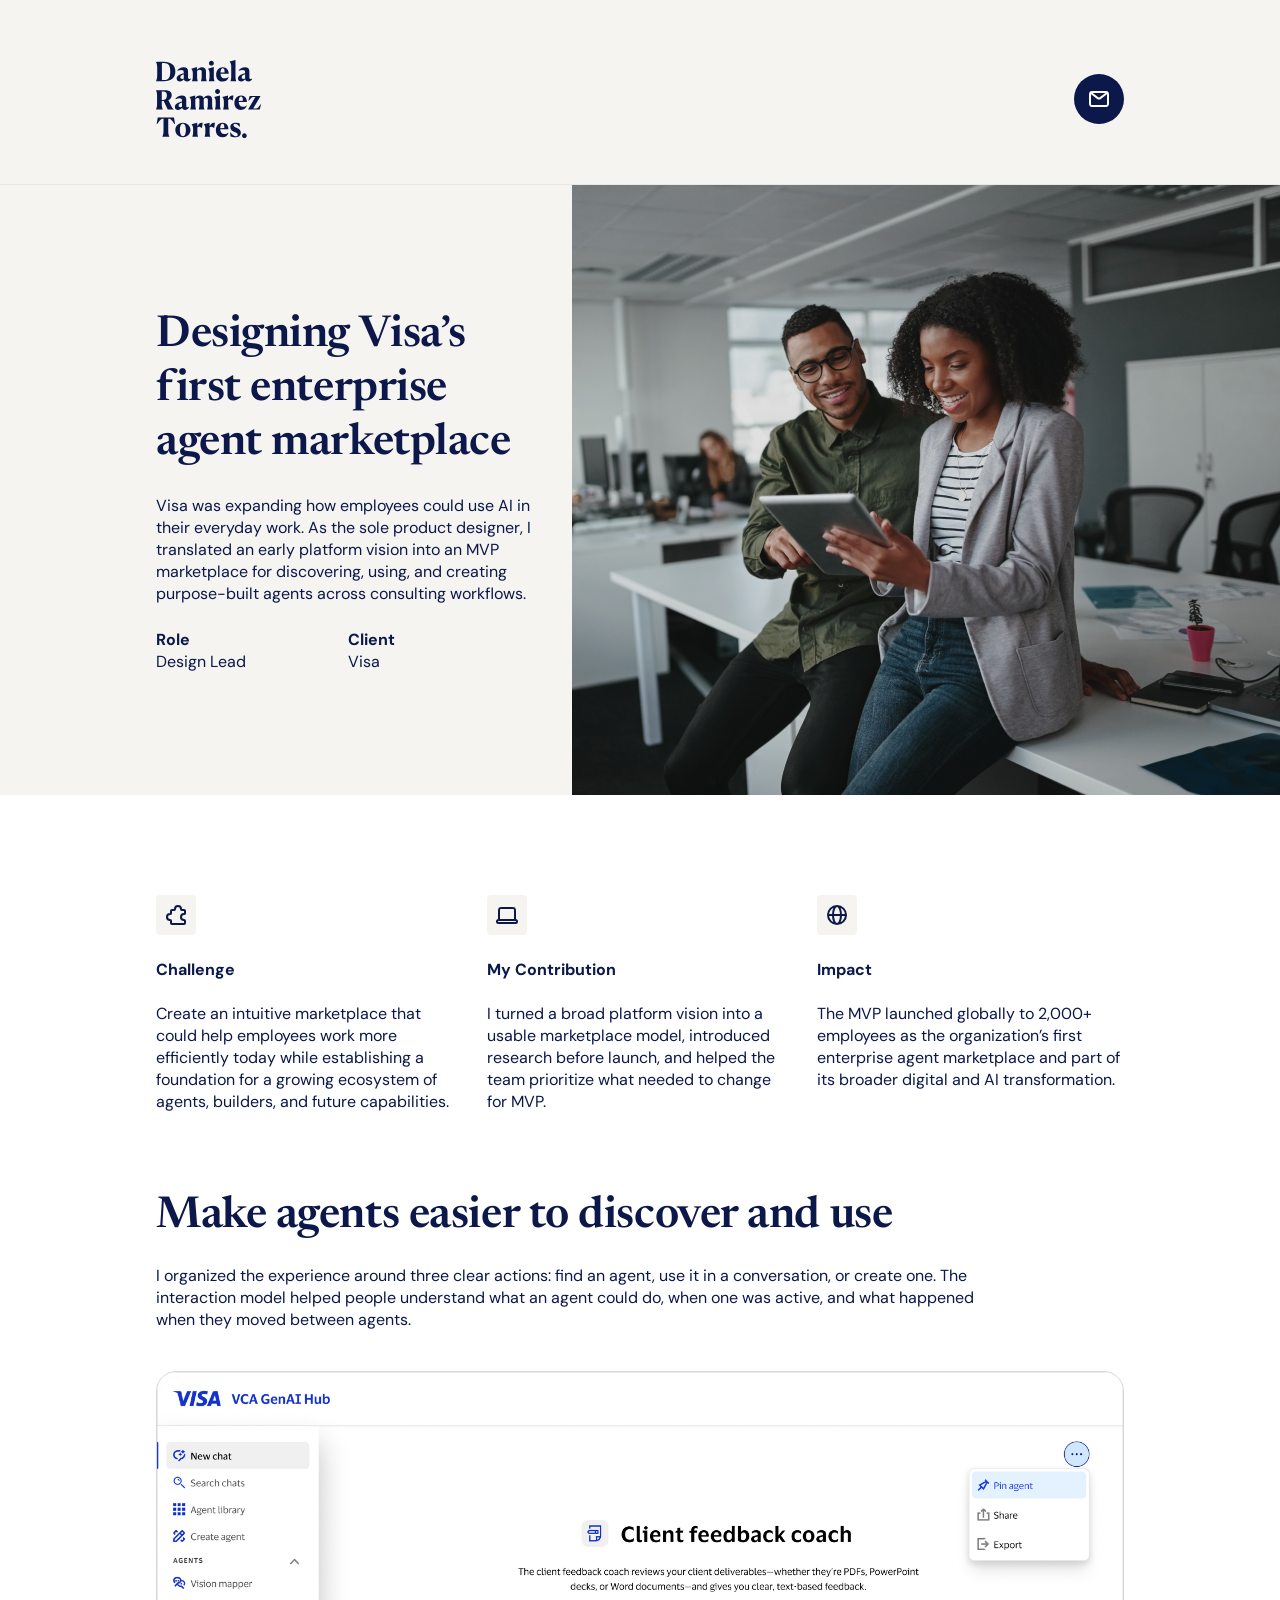
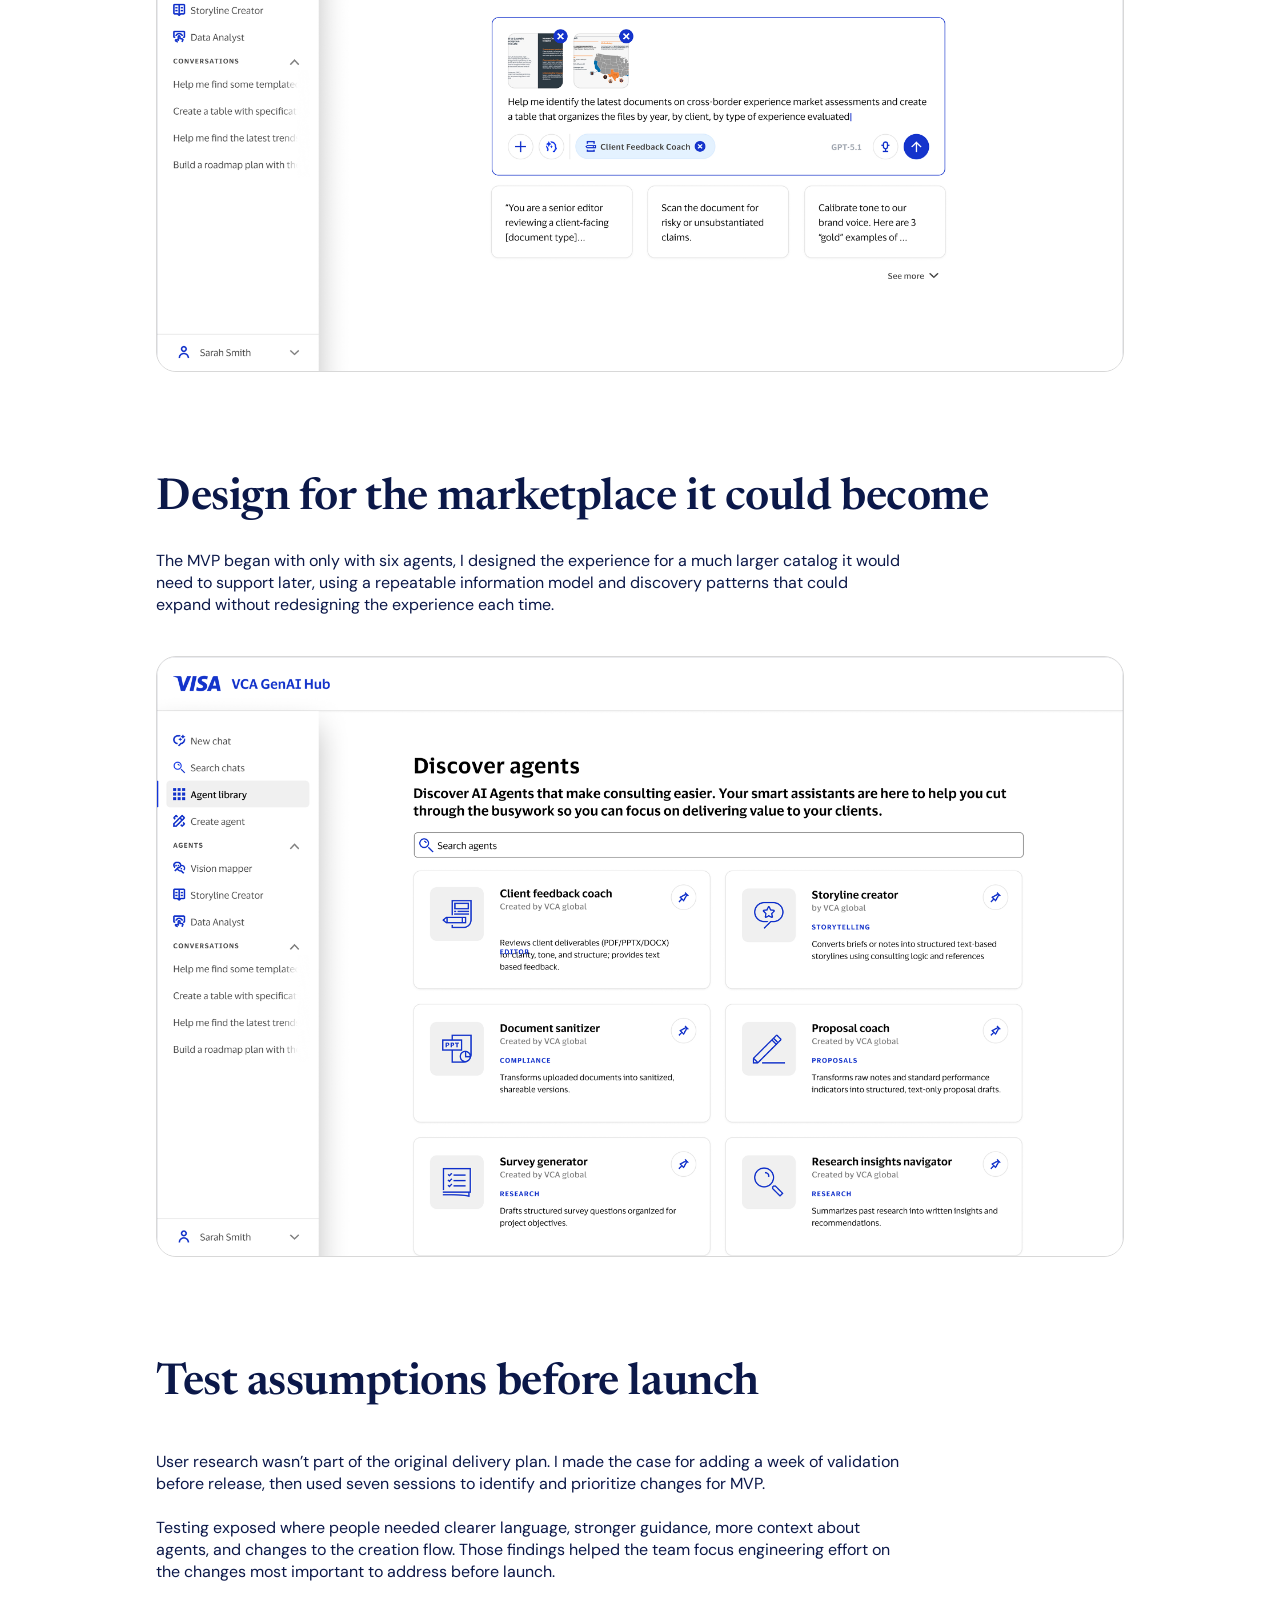
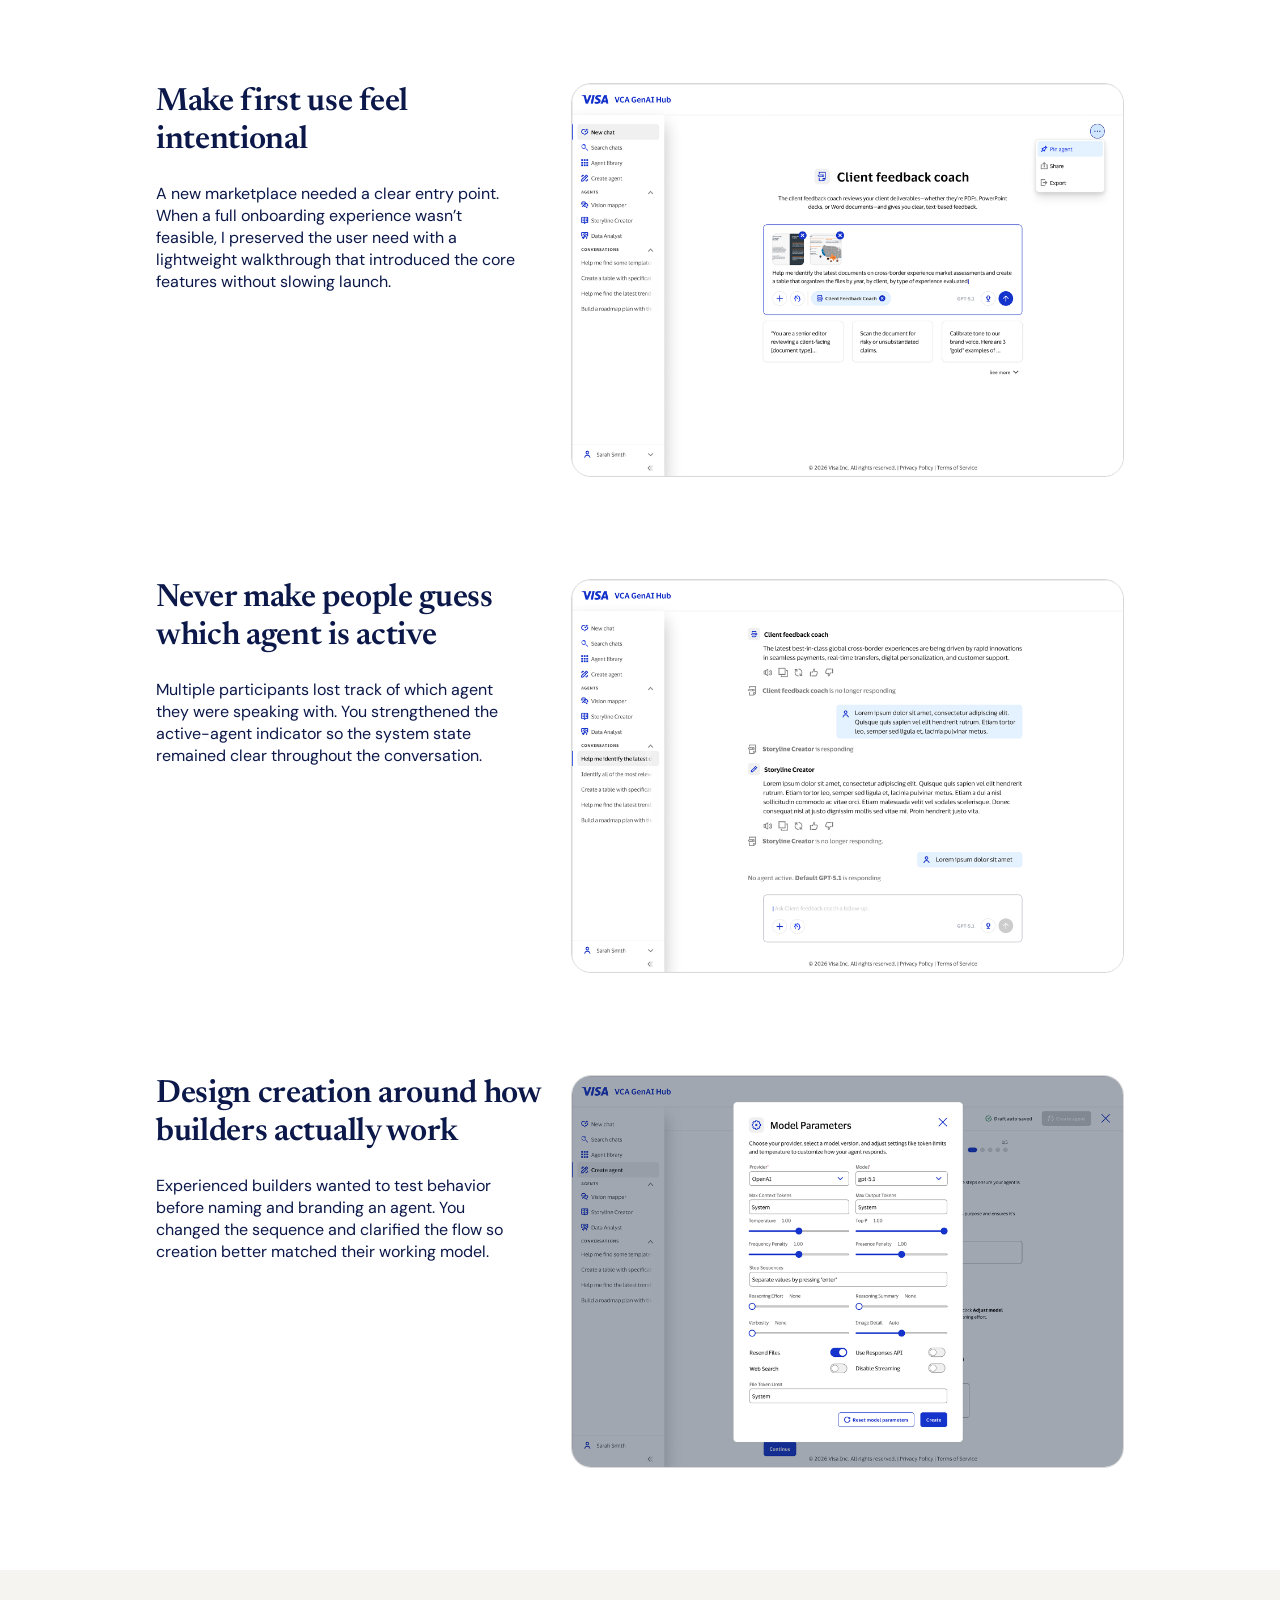
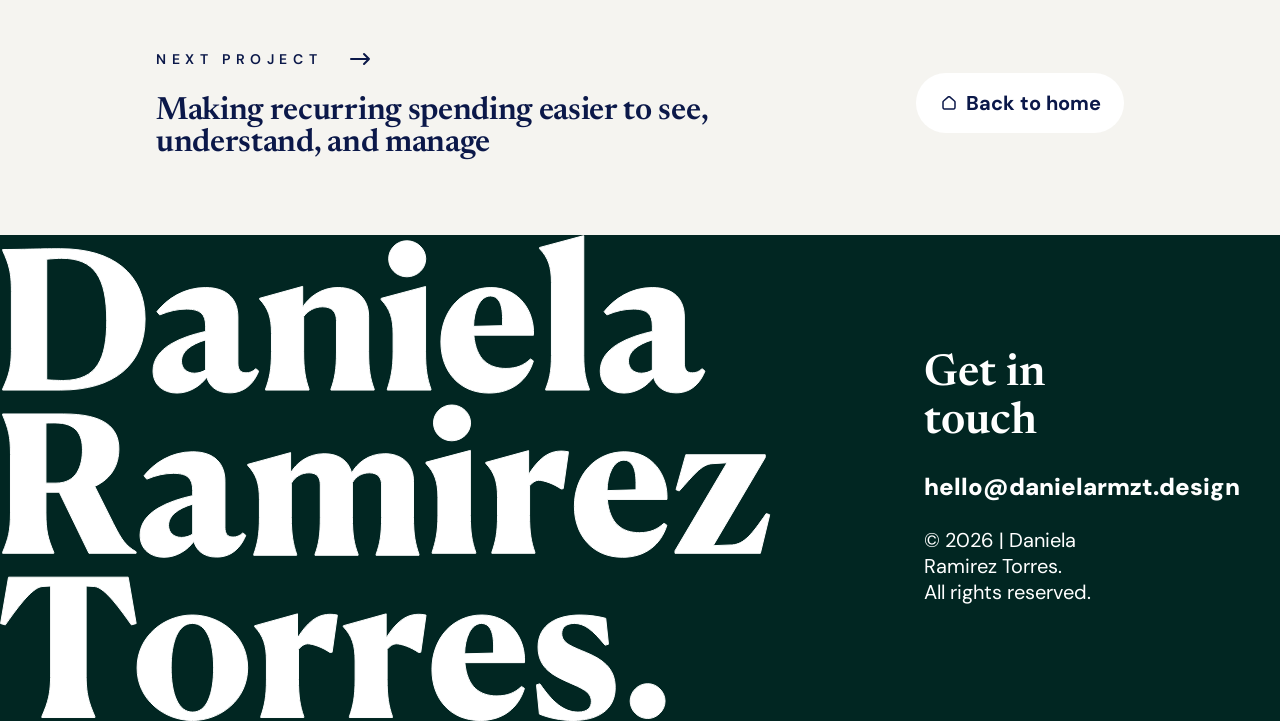
==== agent-marketplace.html @ 927aa37a "Add the portfolio pages, styles, images, and fonts." ====
<!DOCTYPE html>
<html lang="en">
  <head>
    <meta charset="UTF-8" />
    <meta name="viewport" content="width=device-width, initial-scale=1.0" />
    <title>Agent Marketplace — Daniela Ramirez Torres</title>
    <meta
      name="description"
      content="Designing Visa’s first enterprise agent marketplace — a case study by Daniela Ramirez Torres."
    />
    <link rel="stylesheet" href="css/styles.css" />
  </head>
  <body class="case-study case-study--agent">
    <a class="skip-link" href="#main">Skip to content</a>

    <header class="cs-header">
      <div class="shell">
        <a class="brand" href="index.html" aria-label="Daniela Ramirez Torres — Home">
          <img
            class="brand__logo"
            src="assets/Logos/drt-logo-navy.svg"
            alt="Daniela Ramirez Torres"
            width="105"
            height="78"
          />
        </a>
        <a
          class="btn btn--contact"
          href="mailto:hello@danielarmzt.design"
          aria-label="Email Daniela"
        >
          <svg
            class="btn--contact__icon"
            width="20"
            height="16"
            viewBox="0 0 20 16"
            fill="none"
            xmlns="http://www.w3.org/2000/svg"
            aria-hidden="true"
          >
            <path
              d="M2 2L8.10764 6.61227L8.10967 6.61396C8.78785 7.11129 9.12714 7.3601 9.49876 7.45622C9.82723 7.54117 10.1725 7.54117 10.501 7.45622C10.8729 7.36001 11.2132 7.11047 11.8926 6.61227C11.8926 6.61227 15.8101 3.60594 18 2M1 11.8002V4.2002C1 3.08009 1 2.51962 1.21799 2.0918C1.40974 1.71547 1.71547 1.40974 2.0918 1.21799C2.51962 1 3.08009 1 4.2002 1H15.8002C16.9203 1 17.4796 1 17.9074 1.21799C18.2837 1.40974 18.5905 1.71547 18.7822 2.0918C19 2.5192 19 3.079 19 4.19691V11.8036C19 12.9215 19 13.4805 18.7822 13.9079C18.5905 14.2842 18.2837 14.5905 17.9074 14.7822C17.48 15 16.921 15 15.8031 15H4.19691C3.079 15 2.5192 15 2.0918 14.7822C1.71547 14.5905 1.40974 14.2842 1.21799 13.9079C1 13.4801 1 12.9203 1 11.8002Z"
              stroke="currentColor"
              stroke-width="2"
              stroke-linecap="round"
              stroke-linejoin="round"
            />
          </svg>
        </a>
      </div>
    </header>

    <main id="main">
      <section class="cs-hero" aria-labelledby="cs-hero-title">
        <div class="cs-hero__layout">
          <div class="cs-hero__copy">
            <h1 id="cs-hero-title">
              Designing Visa’s<br class="cs-hero__br" />
              first enterprise<br class="cs-hero__br" />
              agent marketplace
            </h1>
            <p class="cs-hero__lede">
              Visa was expanding how employees could use AI in their everyday work. As the sole
              product designer, I translated an early platform vision into an MVP marketplace for
              discovering, using, and creating purpose-built agents across consulting workflows.
            </p>
            <div class="cs-hero__meta">
              <div>
                <p class="cs-hero__meta-label">Role</p>
                <p class="cs-hero__meta-value">Design Lead</p>
              </div>
              <div>
                <p class="cs-hero__meta-label">Client</p>
                <p class="cs-hero__meta-value">Visa</p>
              </div>
            </div>
          </div>
          <div class="cs-hero__media">
            <img
              src="assets/case-studies/agent-marketplace/hero.png"
              alt="Two colleagues reviewing an agent marketplace experience on a tablet"
              width="708"
              height="610"
            />
          </div>
        </div>
      </section>

      <section class="cs-details" aria-label="Project overview">
        <div class="shell">
          <div class="cs-details__row">
            <article class="cs-detail">
              <div class="cs-detail__icon" aria-hidden="true">
                <img src="assets/icons/puzzle.svg" alt="" width="24" height="24" />
              </div>
              <div class="cs-detail__text">
                <h2>Challenge</h2>
                <p>
                  Create an intuitive marketplace that could help employees work more efficiently
                  today while establishing a foundation for a growing ecosystem of agents, builders,
                  and future capabilities.
                </p>
              </div>
            </article>
            <article class="cs-detail">
              <div class="cs-detail__icon" aria-hidden="true">
                <img src="assets/icons/laptop.svg" alt="" width="24" height="24" />
              </div>
              <div class="cs-detail__text">
                <h2>My Contribution</h2>
                <p>
                  I turned a broad platform vision into a usable marketplace model, introduced
                  research before launch, and helped the team prioritize what needed to change for
                  MVP.
                </p>
              </div>
            </article>
            <article class="cs-detail">
              <div class="cs-detail__icon" aria-hidden="true">
                <img src="assets/icons/world.svg" alt="" width="24" height="24" />
              </div>
              <div class="cs-detail__text">
                <h2>Impact</h2>
                <p>
                  The MVP launched globally to 2,000+ employees as the organization’s first
                  enterprise agent marketplace and part of its broader digital and AI
                  transformation.
                </p>
              </div>
            </article>
          </div>
        </div>
      </section>

      <section class="cs-body" aria-label="Case study">
        <div class="shell">
          <article class="cs-block">
            <div class="cs-block__text">
              <h2>Make agents easier to discover and use</h2>
              <p>
                I organized the experience around three clear actions: find an agent, use it in a
                conversation, or create one. The interaction model helped people understand what an
                agent could do, when one was active, and what happened when they moved between
                agents.
              </p>
            </div>
            <figure class="cs-figure cs-figure--full">
              <img
                src="assets/case-studies/agent-marketplace/section-1.png"
                alt="Agent detail view for Client feedback coach with conversation and next steps"
                width="1127"
                height="700"
              />
            </figure>
          </article>

          <article class="cs-block">
            <div class="cs-block__text">
              <h2>Design for the marketplace it could become</h2>
              <p>
                The MVP began with only with six agents, I designed the experience for a much larger
                catalog it would need to support later, using a repeatable information model and
                discovery patterns that could expand without redesigning the experience each time.
              </p>
            </div>
            <figure class="cs-figure cs-figure--full">
              <img
                src="assets/case-studies/agent-marketplace/section-2.png"
                alt="Discover agents marketplace grid with search and agent cards"
                width="1127"
                height="700"
              />
            </figure>
          </article>

          <article class="cs-block cs-block--research">
            <div class="cs-block__text cs-block__text--research">
              <h2>Test assumptions before launch</h2>
              <div class="cs-block__body">
                <p>
                  User research wasn’t part of the original delivery plan. I made the case for adding
                  a week of validation before release, then used seven sessions to identify and
                  prioritize changes for MVP.
                </p>
                <p>
                  Testing exposed where people needed clearer language, stronger guidance, more
                  context about agents, and changes to the creation flow. Those findings helped the
                  team focus engineering effort on the changes most important to address before
                  launch.
                </p>
              </div>
            </div>

            <div class="cs-split">
              <div class="cs-split__copy">
                <h3>Make first use feel intentional</h3>
                <p>
                  A new marketplace needed a clear entry point. When a full onboarding experience
                  wasn’t feasible, I preserved the user need with a lightweight walkthrough that
                  introduced the core features without slowing launch.
                </p>
              </div>
              <figure class="cs-figure cs-figure--split">
                <img
                  src="assets/case-studies/agent-marketplace/section-3-1.png"
                  alt="Welcome walkthrough introducing Agent Marketplace features"
                  width="649"
                  height="462"
                />
              </figure>
            </div>

            <div class="cs-split">
              <div class="cs-split__copy">
                <h3>Never make people guess which agent is active</h3>
                <p>
                  Multiple participants lost track of which agent they were speaking with. You
                  strengthened the active-agent indicator so the system state remained clear
                  throughout the conversation.
                </p>
              </div>
              <figure class="cs-figure cs-figure--split">
                <img
                  src="assets/case-studies/agent-marketplace/section-3-2.png"
                  alt="Active agent indicator highlighted in the conversation interface"
                  width="649"
                  height="462"
                />
              </figure>
            </div>

            <div class="cs-split">
              <div class="cs-split__copy">
                <h3>Design creation around how builders actually work</h3>
                <p>
                  Experienced builders wanted to test behavior before naming and branding an agent.
                  You changed the sequence and clarified the flow so creation better matched their
                  working model.
                </p>
              </div>
              <figure class="cs-figure cs-figure--split">
                <img
                  src="assets/case-studies/agent-marketplace/section-3-3.png"
                  alt="Create new agent modal with name, description, instructions, and knowledge fields"
                  width="649"
                  height="462"
                />
              </figure>
            </div>
          </article>
        </div>
      </section>

      <section class="cs-next">
        <div class="shell cs-next__layout">
          <a class="cs-next__link" href="subscription-manager.html">
            <div class="cs-next__label">
              <span>NEXT PROJECT</span>
              <img src="assets/icons/arrow-right.svg" alt="" width="24" height="24" />
            </div>
            <p class="cs-next__title">
              Making recurring spending easier to see, understand, and manage
            </p>
          </a>
          <a class="btn btn--home" href="index.html">
            <img src="assets/icons/house.svg" alt="" width="18" height="18" />
            <span>Back to home</span>
          </a>
        </div>
      </section>
    </main>

    <footer class="site-footer">
      <div class="footer__layout">
        <div class="brand brand--footer-logo" aria-hidden="true">
          <img
            class="brand__logo brand__logo--footer"
            src="assets/Logos/drt-logo-footer.svg"
            alt=""
            width="804"
            height="471"
          />
        </div>
        <div class="footer__contact">
          <p class="footer__cta">Get in touch</p>
          <a class="footer__email" href="mailto:hello@danielarmzt.design"
            >hello@danielarmzt.design</a
          >
          <p class="footer__legal">
            © 2026 | Daniela Ramirez Torres.<br />
            All rights reserved.
          </p>
        </div>
      </div>
    </footer>
  </body>
</html>
---- css/styles.css ----
/* =========================================================
   DRT Portfolio — Home / Intro @ 1440
   Mapped from Figma: colors, 12-col grid, Newsreader + DM Sans
   ========================================================= */

@font-face {
  font-family: "Newsreader";
  src: url("../assets/fonts/Newsreader-VariableFont_opsz,wght.ttf") format("truetype");
  font-weight: 200 800;
  font-style: normal;
  font-display: swap;
}

@font-face {
  font-family: "Newsreader";
  src: url("../assets/fonts/Newsreader-Italic-VariableFont_opsz,wght.ttf") format("truetype");
  font-weight: 200 800;
  font-style: italic;
  font-display: swap;
}

@font-face {
  font-family: "DM Sans";
  src: url("../assets/fonts/DMSans-VariableFont_opsz,wght.ttf") format("truetype");
  font-weight: 100 1000;
  font-style: normal;
  font-display: swap;
}

@font-face {
  font-family: "DM Sans";
  src: url("../assets/fonts/DMSans-Italic-VariableFont_opsz,wght.ttf") format("truetype");
  font-weight: 100 1000;
  font-style: italic;
  font-display: swap;
}

:root {
  /* Exact Figma tokens — Home / Intro / Master / Desktop / 1440 */
  --navy: #0b1849;
  --cream: #f5f4f0;
  --ink: #0b1849;
  --ink-soft: #3c496a;
  --paper: #ffffff;
  --paper-alt: #fafafb;
  --orange: #fd7c2e;
  --coral: #c41e3a;
  --blue: #0068f9;
  --blue-pressed: #004ac1;
  --btn-primary-bg: #ffffff;
  --btn-primary-hover: #d6e6ff;
  --btn-primary-text: #0b1849;
  --visa-bg: #0047ab;
  --pnc-bg: #273239;
  --kohls-bg: #670626;
  --about-bg: #012622;
  --green: #009852;
  --direction: #0b1849;
  --shaping: #0b1849;
  --conviction: #0b1849;
  --about-heading: #ffffff;
  --dot-active: #f2abde;
  --lang-fill: #172452;
  --lang-border: rgba(255, 255, 255, 0.1);
  --lang-hover: #515b7d;
  --secondary: #515b7d;
  --side-nav-indicator: rgba(245, 244, 240, 0.55);
  --side-nav-indicator-active: var(--dot-active);
  --side-nav-label: rgba(245, 244, 240, 0.72);
  --side-nav-label-active: var(--cream);
  --side-nav-scroll-offset: 0px;

  --serif: "Newsreader", "Iowan Old Style", "Palatino Linotype", serif;
  --sans: "DM Sans", "Avenir Next", "Segoe UI", sans-serif;

  /* 12-column system — artboard 1440
     Measured content: x 156–1284 (1128px)
     columns 72px + gutters 24px */
  --page: 1440px;
  --margin: 156px;
  --gutter: 24px;
  --cols: 12;
  --col: 72px;
  --content: calc(var(--page) - (var(--margin) * 2));

  --header-h: 184px;
  --ease: cubic-bezier(0.22, 1, 0.36, 1);
  --section-y: 0;
}

*,
*::before,
*::after {
  box-sizing: border-box;
}

html {
  scroll-behavior: smooth;
}

@media (prefers-reduced-motion: reduce) {
  html {
    scroll-behavior: auto;
  }
}

[data-section-panel] {
  scroll-margin-top: var(--side-nav-scroll-offset);
}

/* Nav targets fill at least one viewport so scroll-to never peeks the next panel.
   Contact/footer is excluded — it should stay content-sized. */
#hero,
#agent-marketplace,
#subscriptions,
#loyalty,
#guides,
#about {
  min-height: 100svh;
  min-height: 100dvh;
}

body {
  margin: 0;
  font-family: var(--sans);
  color: var(--ink);
  background: var(--paper);
  line-height: 1.55;
  text-rendering: optimizeLegibility;
  -webkit-font-smoothing: antialiased;
}

img {
  max-width: 100%;
  display: block;
}

a {
  color: inherit;
  text-decoration: none;
}

button {
  font: inherit;
  color: inherit;
  background: none;
  border: 0;
  cursor: pointer;
}

h1,
h2,
h3 {
  font-family: var(--serif);
  font-weight: 600;
  letter-spacing: -0.01em;
  line-height: 1.15;
}

p {
  margin: 0;
}

.skip-link {
  position: absolute;
  left: -999px;
  top: 0;
  background: var(--paper);
  color: var(--navy);
  padding: 0.75rem 1rem;
  z-index: 100;
}

.skip-link:focus {
  left: 1rem;
  top: 1rem;
}

/* ---------- Centered 12-column canvas ---------- */

.shell {
  width: min(100%, var(--page));
  max-width: var(--page);
  margin-inline: auto;
  padding-inline: var(--margin);
  box-sizing: border-box;
}

.grid-12 {
  display: grid;
  grid-template-columns: repeat(var(--cols), minmax(0, 1fr));
  column-gap: var(--gutter);
  width: 100%;
}

@media (max-width: 1200px) {
  :root {
    --margin: clamp(1.5rem, 5vw, 6rem);
  }
}

@media (max-width: 900px) {
  :root {
    --margin: clamp(1.25rem, 5vw, 2rem);
  }
}

/* ---------- Buttons (Figma Component States 22:84) ---------- */

.btn {
  display: inline-flex;
  align-items: center;
  justify-content: center;
  gap: 0.5rem;
  min-height: 60px;
  height: 60px;
  padding: 14px 28px;
  border-radius: 999px;
  border: 0;
  font-family: var(--sans);
  font-size: 20px;
  font-weight: 700;
  line-height: 32px;
  font-variation-settings: "opsz" 14;
  transition: background 0.2s var(--ease), border-color 0.2s var(--ease), color 0.2s var(--ease);
}

/* Primary — Default: white / navy · Hover: #f2f2f2 / navy */
.btn--primary {
  background: var(--btn-primary-bg);
  color: var(--btn-primary-text);
  width: 182px;
}

.btn--primary:hover,
.btn--primary:focus-visible {
  background: var(--btn-primary-hover);
  color: var(--btn-primary-text);
}

.btn--primary:active {
  background: var(--btn-primary-hover);
}

/* Secondary — Default: #515b7d · Hover: #0068f9 */
.btn--secondary {
  background: var(--secondary);
  color: var(--paper);
  border: 2px solid rgba(255, 255, 255, 0.1);
  width: 182px;
}

.btn--secondary:hover,
.btn--secondary:focus-visible {
  background: var(--blue);
  border-color: transparent;
}

.btn--secondary:active {
  background: var(--blue);
}

/* Primary Icon Button — Default: white circle · Hover: #f2f2f2 */
.btn--icon {
  width: 50px;
  height: 50px;
  min-height: 50px;
  padding: 0;
  border-radius: 50%;
  background: var(--btn-primary-bg);
  color: var(--btn-primary-text);
}

.btn--icon:hover,
.btn--icon:focus-visible {
  background: var(--btn-primary-hover);
}

.btn--icon:active {
  background: var(--btn-primary-hover);
}

.btn--icon__icon {
  width: 20px;
  height: 16px;
  display: block;
  flex-shrink: 0;
}

/* ---------- Header ---------- */

.site-header {
  position: absolute;
  top: 0;
  left: 0;
  right: 0;
  z-index: 20;
  color: var(--cream);
}

.site-header .shell {
  display: flex;
  align-items: center;
  justify-content: space-between;
  gap: 1.5rem;
  padding-top: 60px;
  padding-bottom: 46px;
  min-height: var(--header-h);
}

.brand {
  display: inline-flex;
  align-items: flex-start;
  color: inherit;
  line-height: 0;
}

.brand__logo {
  width: 105px;
  height: 78px;
  display: block;
}

.brand__logo--footer {
  width: 804px;
  height: auto;
  max-width: none;
}

.header-meta {
  display: flex;
  align-items: center;
  flex-wrap: nowrap;
  justify-content: flex-end;
  gap: 40px;
  font-size: 0.875rem;
  letter-spacing: 0.1em;
  text-transform: uppercase;
  font-weight: 700;
  line-height: 32px;
}

.meta-link:hover,
.footer__meta a:hover,
.footer__email:hover {
  opacity: 0.75;
}

.meta-location {
  display: inline-flex;
  align-items: center;
  gap: 0.35rem;
}

.meta-location img,
.icon-pin {
  width: 14px;
  height: 14px;
  flex-shrink: 0;
}

.meta-clock,
[data-clock] {
  font-variant-numeric: tabular-nums;
  letter-spacing: 0.04em;
  white-space: nowrap;
  min-width: 5.5rem;
  text-transform: none;
}

.lang-switch {
  position: relative;
}

.lang-switch__btn {
  display: inline-flex;
  align-items: center;
  gap: 0.45rem;
  width: 115px;
  height: 50px;
  justify-content: center;
  border: 2px solid var(--lang-border);
  border-radius: 20px;
  background: var(--lang-fill);
  letter-spacing: 0;
  font-size: 14px;
  font-weight: 700;
  line-height: 32px;
  color: var(--paper);
  transition: background 0.25s var(--ease), border-color 0.25s var(--ease);
}

.lang-switch__btn img {
  width: 16px;
  height: 16px;
}

.lang-switch__btn .chevron {
  width: 10px;
  height: 6px;
}

.lang-switch__btn:hover,
.lang-switch__btn[aria-expanded="true"] {
  background: var(--lang-hover);
  border-color: var(--lang-border);
}

.lang-switch__menu {
  position: absolute;
  top: calc(100% + 0.4rem);
  right: 0;
  margin: 0;
  padding: 0.35rem;
  list-style: none;
  min-width: 100%;
  background: var(--paper);
  color: var(--ink);
  border-radius: 0.75rem;
  box-shadow: 0 12px 40px rgba(4, 24, 63, 0.18);
}

.lang-switch__menu li {
  padding: 0.45rem 0.7rem;
  border-radius: 0.5rem;
  cursor: pointer;
  letter-spacing: 0.08em;
}

.lang-switch__menu li:hover,
.lang-switch__menu li[aria-selected="true"] {
  background: var(--paper-alt);
}

/* ---------- Section dots (hidden in current Figma desktop) ---------- */

/* ---------- Side navigation (desktop) ---------- */
/* Scoped to #side-nav so mobile-nav rules cannot override desktop styling. */

#side-nav.side-nav {
  position: fixed;
  left: max(20px, env(safe-area-inset-left, 0px));
  top: 50%;
  transform: translateY(-50%);
  z-index: 40;
  display: block;
  pointer-events: none;
}

#side-nav .side-nav__list {
  list-style: none;
  margin: 0;
  padding: 0;
  display: flex;
  flex-direction: column;
  gap: 0.45rem;
  pointer-events: auto;
}

#side-nav .side-nav__link {
  position: relative;
  display: flex;
  align-items: center;
  gap: 0.6rem;
  min-height: 1.5rem;
  padding: 0.1rem 0.4rem 0.1rem 0;
  color: var(--side-nav-label);
  outline: none;
}

#side-nav .side-nav__indicator {
  flex: 0 0 auto;
  width: 6px;
  height: 6px;
  border-radius: 50%;
  background: var(--side-nav-indicator);
  /* Size animates; color swaps instantly so contrast never fades through */
  transition:
    width 0.2s var(--ease),
    height 0.2s var(--ease);
}

#side-nav .side-nav__label {
  font-family: var(--sans);
  font-size: 0.8125rem;
  font-weight: 400;
  letter-spacing: 0;
  text-transform: none;
  line-height: 1.2;
  white-space: nowrap;
  /* Instant color on theme change — avoids cream-on-white “pink dots only” */
  transition: font-weight 0.2s var(--ease);
}

#side-nav .side-nav__link.is-active {
  color: var(--side-nav-label-active);
}

#side-nav .side-nav__link.is-active .side-nav__indicator {
  width: 8px;
  height: 8px;
  background: var(--side-nav-indicator-active);
}

#side-nav .side-nav__link.is-active .side-nav__label {
  font-weight: 700;
  color: #ffffff;
}

#side-nav .side-nav__link:hover .side-nav__indicator,
#side-nav .side-nav__link:focus-visible .side-nav__indicator {
  width: 8px;
  height: 8px;
  background: var(--dot-active);
}

#side-nav .side-nav__link:hover .side-nav__label,
#side-nav .side-nav__link:focus-visible .side-nav__label {
  color: var(--dot-active);
  font-weight: 700;
}

#side-nav .side-nav__link.is-active:hover .side-nav__label,
#side-nav .side-nav__link.is-active:focus-visible .side-nav__label {
  color: var(--dot-active);
}

#side-nav .side-nav__link:focus-visible {
  border-radius: 4px;
  box-shadow: 0 0 0 2px var(--dot-active);
}

body.side-nav-theme-dark {
  --side-nav-indicator: rgba(245, 244, 240, 0.5);
  --side-nav-indicator-active: var(--dot-active);
  --side-nav-label: rgba(245, 244, 240, 0.72);
  --side-nav-label-active: #ffffff;
}

body.side-nav-theme-light {
  --side-nav-indicator: rgba(11, 24, 73, 0.35);
  --side-nav-indicator-active: var(--dot-active);
  --side-nav-label: #0b1849;
  --side-nav-label-active: #0b1849;
}

body.side-nav-theme-light #side-nav .side-nav__link.is-active .side-nav__label {
  color: #0b1849;
}

@media (prefers-reduced-motion: reduce) {
  #side-nav .side-nav__indicator,
  #side-nav .side-nav__label {
    transition: none;
  }
}

/* ---------- Mobile section navigation ---------- */

.mobile-nav {
  display: none;
  position: fixed;
  inset: 0;
  z-index: 50;
  pointer-events: none;
}

.mobile-nav__backdrop {
  position: absolute;
  inset: 0;
  border: 0;
  padding: 0;
  margin: 0;
  background: rgba(11, 24, 73, 0.28);
  opacity: 0;
  pointer-events: none;
  transition: opacity 0.3s var(--ease);
}

.mobile-nav__dock {
  position: absolute;
  left: 50%;
  bottom: 0;
  transform: translateX(-50%);
  display: flex;
  flex-direction: column;
  align-items: stretch;
  width: min(17.5rem, calc(100% - 2rem));
  padding-bottom: calc(1rem + env(safe-area-inset-bottom, 0px));
  pointer-events: none;
}

.mobile-nav__panel {
  display: grid;
  grid-template-rows: 0fr;
  opacity: 0;
  transform: translateY(0.5rem);
  transition:
    grid-template-rows 0.35s var(--ease),
    opacity 0.25s var(--ease),
    transform 0.35s var(--ease);
  pointer-events: none;
}

.mobile-nav__panel-inner {
  overflow: hidden;
  min-height: 0;
}

.mobile-nav__list {
  list-style: none;
  display: flex;
  flex-direction: column;
  gap: 0.45rem;
  margin: 0 0 0.5rem;
  padding: 0.85rem 1rem;
  border: 1px solid #626b8a;
  border-radius: 1rem;
  background: rgba(11, 24, 73, 0.88);
  backdrop-filter: blur(16px);
  -webkit-backdrop-filter: blur(16px);
  box-shadow: 0 12px 32px rgba(11, 24, 73, 0.28);
}

.mobile-nav .side-nav__link {
  position: relative;
  display: flex;
  align-items: center;
  gap: 0.6rem;
  min-height: 1.5rem;
  padding: 0.1rem 0.4rem 0.1rem 0;
  color: rgba(245, 244, 240, 0.72);
  outline: none;
  -webkit-tap-highlight-color: transparent;
}

.mobile-nav .side-nav__indicator {
  flex: 0 0 auto;
  width: 6px;
  height: 6px;
  border-radius: 50%;
  background: rgba(245, 244, 240, 0.5);
  transition:
    width 0.25s var(--ease),
    height 0.25s var(--ease),
    background-color 0.25s var(--ease),
    opacity 0.25s var(--ease);
}

.mobile-nav .side-nav__label {
  font-family: var(--sans);
  font-size: 0.8125rem;
  font-weight: 400;
  letter-spacing: 0;
  text-transform: none;
  line-height: 1.2;
  white-space: nowrap;
  transition:
    color 0.25s var(--ease),
    font-weight 0.25s var(--ease);
}

/* Current section — same as desktop default active: pink dot + bold white */
.mobile-nav .side-nav__link.is-active {
  color: #ffffff;
}

.mobile-nav .side-nav__link.is-active .side-nav__indicator {
  width: 8px;
  height: 8px;
  background: var(--dot-active);
}

.mobile-nav .side-nav__link.is-active .side-nav__label {
  font-family: var(--sans);
  font-weight: 700;
  color: #ffffff;
}

/* Pressed — pink dot + bold pink text */
.mobile-nav .side-nav__link:active .side-nav__indicator,
.mobile-nav .side-nav__link.is-active:active .side-nav__indicator {
  width: 8px;
  height: 8px;
  background: var(--dot-active);
}

.mobile-nav .side-nav__link:active .side-nav__label,
.mobile-nav .side-nav__link.is-active:active .side-nav__label {
  font-family: var(--sans);
  font-weight: 700;
  color: var(--dot-active);
}

.mobile-nav__toggle {
  pointer-events: auto;
  align-self: center;
  display: inline-flex;
  align-items: center;
  justify-content: center;
  min-height: 2.75rem;
  padding: 0.7rem 1.35rem;
  border: 1px solid #626b8a;
  border-radius: 999px;
  background: rgba(11, 24, 73, 0.82);
  backdrop-filter: blur(16px);
  -webkit-backdrop-filter: blur(16px);
  box-shadow: 0 8px 24px rgba(11, 24, 73, 0.28);
  color: var(--dot-active);
  font-family: var(--sans);
  font-size: 0.8125rem;
  font-weight: 700;
  letter-spacing: 0;
  line-height: 1.2;
  white-space: nowrap;
  cursor: pointer;
  outline: none;
  transition:
    background 0.25s var(--ease),
    transform 0.25s var(--ease);
}

.mobile-nav__toggle:hover,
.mobile-nav__toggle:focus-visible {
  background: rgba(11, 24, 73, 0.92);
}

.mobile-nav__toggle:focus-visible {
  box-shadow:
    0 0 0 2px var(--dot-active),
    0 8px 24px rgba(11, 24, 73, 0.28);
}

.mobile-nav__current {
  font-family: var(--sans);
  color: inherit;
}

.mobile-nav.is-open {
  pointer-events: auto;
}

.mobile-nav.is-open .mobile-nav__backdrop {
  opacity: 1;
  pointer-events: auto;
}

.mobile-nav.is-open .mobile-nav__panel {
  grid-template-rows: 1fr;
  opacity: 1;
  transform: translateY(0);
  pointer-events: auto;
}

.mobile-nav.is-open .mobile-nav__dock {
  pointer-events: auto;
}

@media (prefers-reduced-motion: reduce) {
  .mobile-nav__backdrop,
  .mobile-nav__panel,
  .mobile-nav__toggle,
  .mobile-nav .side-nav__indicator,
  .mobile-nav .side-nav__label {
    transition: none;
  }
}

/* ---------- Hero — 900px ---------- */

.hero {
  min-height: 900px;
  display: flex;
  align-items: flex-start;
  padding: var(--header-h) 0 200px;
  background: var(--navy);
  color: var(--cream);
}

.hero__inner {
  grid-column: 1 / -1;
  text-align: center;
  padding-top: 124px;
  justify-self: center;
  width: 100%;
  display: flex;
  flex-direction: column;
  align-items: center;
  gap: 24px;
}

.hero__headline {
  margin: 0;
  font-size: 68px;
  font-weight: 600;
  line-height: 78px;
  color: var(--cream);
  text-align: center;
  max-width: 1128px;
}

.hero__line {
  display: block;
}

@media (min-width: 1100px) {
  .hero__line {
    white-space: nowrap;
  }
}

.hero__lede {
  max-width: 1128px;
  margin: 0;
  font-size: 22px;
  font-weight: 500;
  line-height: 28px;
  color: var(--cream);
  text-align: center;
  font-variation-settings: "opsz" 14;
}

.hero__mobile,
.hero__lede-mobile,
.hero__lede-tablet {
  display: none;
}

.accent-green { color: var(--green); }
.accent-orange { color: var(--orange); }
.accent-coral { color: var(--coral); }
.accent-blue { color: var(--blue); }

/* ---------- Work — 900px brand-colored projects ---------- */

.work {
  background: var(--paper);
  padding: 0;
}

.project {
  min-height: 900px;
  display: flex;
  align-items: stretch;
  overflow: clip;
  color: var(--paper);
}

.project--visa {
  background: var(--visa-bg);
  /* Shared top inset so all project images start on the same vertical line */
  padding: 63px 0;
}

.project--pnc {
  background: var(--pnc-bg);
  padding: 63px 0;
}

.project--kohls {
  background: var(--kohls-bg);
  padding: 63px 0;
}

.project__layout {
  display: flex;
  gap: 120px;
  align-items: flex-start;
  width: 100%;
}

.project__copy {
  flex: 1 1 0;
  min-width: 0;
  display: flex;
  flex-direction: column;
  align-items: flex-start;
  gap: 40px;
}

.project--visa .project__copy {
  flex: 0 1 552px;
  width: 552px;
  max-width: 552px;
  padding-top: 84px;
  padding-bottom: 98px;
}

.project--pnc .project__copy {
  padding-top: 137px;
  padding-bottom: 147px;
}

.project--kohls .project__copy {
  padding-top: 106px;
  padding-bottom: 122px;
}

.project__media {
  flex: 0 0 360px;
  width: 360px;
  display: flex;
  align-items: flex-start;
  justify-content: flex-start;
  min-height: 0;
}

.project--visa .project__media--bleed {
  /* Grow to the viewport’s right edge; image stays full-width and left-aligned */
  flex: 1 1 0;
  min-width: 0;
  width: auto;
  margin-right: calc(50% - 50vw);
  overflow: hidden;
}

.project__logo {
  height: auto;
  width: 105px;
  margin: 0;
  object-fit: contain;
  object-position: left center;
}

.project__logo--pnc {
  width: 128px;
  height: 38px;
}

.project__logo--kohls {
  width: 159px;
  height: 24px;
}

.project h2 {
  margin: 0;
  font-size: 44px;
  font-weight: 600;
  color: var(--paper);
  max-width: none;
  line-height: 48px;
}

.project__body {
  display: flex;
  flex-direction: column;
  gap: 24px;
  margin: 0;
  width: 100%;
}

.project p {
  color: var(--paper);
  max-width: none;
  margin: 0;
  font-size: 20px;
  line-height: 26px;
}

.project__tags {
  font-size: 20px !important;
  font-weight: 700;
  color: var(--paper) !important;
  margin: 0 !important;
  line-height: 26px !important;
}

.mockup {
  position: relative;
  overflow: hidden;
  background: transparent;
}

.mockup img {
  width: 100%;
  height: auto;
  object-fit: contain;
  display: block;
}

.mockup--phone {
  width: 360px;
  max-width: 360px;
  margin: 0;
  border-radius: 30px;
}

.mockup--phone img {
  width: 100%;
  height: auto;
  max-height: 774px;
  object-fit: cover;
  object-position: top center;
  border-radius: 30px;
}

.project--pnc .mockup--phone {
  height: 774px;
}

.project--pnc .mockup--phone img {
  height: 100%;
  max-height: none;
  object-fit: cover;
  object-position: top center;
}

.mockup--phone.mockup--crop {
  border-radius: 30px;
  box-shadow: none;
  height: 735px;
}

.mockup--phone.mockup--crop img {
  border-radius: 30px;
  height: 100%;
  max-height: none;
  object-fit: cover;
  object-position: top center;
}

.mockup--desktop {
  width: 100%;
  max-width: 939px;
  border-radius: 20px;
  border: 1px solid #ebebeb;
  box-shadow: none;
}

.mockup--desktop img {
  border-radius: 20px;
}

.project--visa .mockup--bleed {
  /* Full design width — viewport clips the right edge; wider screens reveal more */
  flex: 0 0 auto;
  width: 939px;
  min-width: 939px;
  max-width: none;
  height: auto;
  border-radius: 20px;
  border: 1px solid #ebebeb;
  box-shadow: none;
}

.project--visa .mockup--bleed img {
  border-radius: 20px;
  width: 939px;
  max-width: none;
  height: auto;
  object-fit: contain;
  object-position: left top;
}

/* ---------- Guides ---------- */
/* Figma Section / How I Work 01: pt 200, gap 90 to principle row, pb 268 */

.guides {
  padding: 200px 0 0;
  background: var(--paper);
}

.guides__heading {
  margin: 0 0 90px;
  font-size: 44px;
  line-height: 48px;
  font-weight: 600;
  color: var(--navy);
  text-align: left;
  max-width: 744px;
}

/* ---------- Principles ---------- */

.principle {
  min-height: 900px;
  display: flex;
  align-items: flex-start;
  padding: 246px 0 268px;
  background: var(--paper);
  color: var(--navy);
}

.principle--direction {
  min-height: 0;
  padding-top: 0;
  padding-bottom: 268px;
}

.principle--shaping {
  padding-top: 246px;
  padding-bottom: 268px;
}

.principle--conviction {
  padding-top: 246px;
  padding-bottom: 242px;
}

.principle--alt {
  background: var(--paper-alt);
}

.principle__row {
  display: flex;
  gap: 216px;
  align-items: flex-start;
  width: 100%;
}

.principle__main {
  flex: 1 1 0;
  min-width: 0;
  display: flex;
  flex-direction: column;
  gap: 40px;
}

.principle__heading-group {
  display: flex;
  flex-direction: column;
  gap: 24px;
}

.principle__label {
  display: flex;
  flex-direction: column;
  align-items: flex-start;
  gap: 22px;
  margin: 0;
}

.principle__icon {
  width: 100px;
  height: 100px;
  object-fit: cover;
  display: block;
}

.principle__icon--mariposa {
  width: 98px;
  height: 77px;
  object-fit: cover;
  object-position: center top;
}

.principle__eyebrow {
  margin: 0;
  color: var(--navy);
  font-size: 24px;
  font-weight: 400;
  line-height: 26px;
  white-space: nowrap;
}

.principle h2 {
  margin: 0;
  font-size: 44px;
  font-weight: 600;
  max-width: 457px;
  line-height: 48px;
  color: var(--navy);
}

.principle--shaping h2 {
  max-width: 552px;
}

.principle__main > p:last-child {
  max-width: none;
  margin: 0;
  color: var(--navy);
  font-size: 20px;
  line-height: 26px;
}

.principle__skills {
  flex: 0 0 360px;
  width: 360px;
  display: flex;
  flex-direction: column;
  gap: 15px;
  padding-top: 80px;
}

.principle--shaping .principle__skills {
  padding-top: 57px;
}

.principle--conviction .principle__skills {
  padding-top: 78px;
}

.principle__skills h3 {
  margin: 0;
  padding-top: 31px;
  font-size: 40px;
  font-weight: 600;
  line-height: 46px;
  color: var(--navy);
  white-space: nowrap;
}

.principle__skills ol {
  list-style: none;
  margin: 0;
  padding: 0;
  display: grid;
  gap: 8px;
}

.principle__skills li {
  display: flex;
  gap: 12px;
  color: var(--navy);
  font-size: 20px;
  line-height: 46px;
  align-items: flex-start;
}

.principle__skills li span {
  font-family: var(--sans);
  font-weight: 900;
  font-size: 24px;
  color: var(--navy);
  min-width: 43px;
  width: 43px;
  line-height: 46px;
  flex-shrink: 0;
}

/* ---------- Career ---------- */

.career {
  padding: 6rem 0 4rem;
  background: var(--paper);
}

.career__intro {
  grid-column: 2 / span 6;
}

.career__intro h2 {
  margin: 0 0 1.25rem;
  max-width: 16ch;
  font-size: clamp(2rem, 3.8vw, 2.75rem);
  color: var(--navy);
}

.career__intro p {
  max-width: 38ch;
  font-size: 1.25rem;
  color: var(--ink);
  line-height: 1.4;
}

.timeline {
  position: relative;
  grid-column: 2 / span 10;
  padding: 4rem 0 2rem;
  min-height: 48rem;
}

.timeline__vine {
  position: absolute;
  left: 50%;
  top: 0;
  transform: translateX(-50%);
  width: min(280px, 36vw);
  height: 100%;
  object-fit: contain;
  object-position: top center;
  pointer-events: none;
  z-index: 0;
}

.timeline__list {
  list-style: none;
  margin: 0;
  padding: 0;
  display: grid;
  gap: clamp(2.75rem, 5vw, 4.25rem);
  position: relative;
  z-index: 1;
}

.timeline__item {
  width: calc(50% - 4rem);
}

.timeline__item--left {
  margin-right: auto;
  text-align: left;
}

.timeline__item--right {
  margin-left: auto;
  text-align: left;
}

.timeline__meta,
.timeline__dates {
  margin: 0;
  font-size: 1.05rem;
  letter-spacing: 0.08em;
  text-transform: uppercase;
  color: var(--ink-soft);
  font-weight: 500;
}

.timeline__dates {
  margin-bottom: 0.35rem;
}

.timeline__item h3 {
  margin: 0;
  font-size: clamp(1.35rem, 2.2vw, 2rem);
  color: var(--navy);
}

/* ---------- About ---------- */

.about {
  padding: 200px 0;
  background: var(--about-bg);
  color: var(--paper);
  min-height: 1032px;
}

.about__layout {
  display: flex;
  gap: 120px;
  align-items: flex-start;
  width: 100%;
}

.about__copy {
  flex: 1 1 0;
  min-width: 0;
  display: flex;
  flex-direction: column;
  gap: 46px;
  align-items: flex-start;
}

.about__copy h2 {
  margin: 0;
  font-size: 44px;
  font-weight: 600;
  line-height: 48px;
  color: var(--about-heading);
  max-width: 548px;
}

.about__body {
  display: flex;
  flex-direction: column;
  gap: 26px;
  width: 100%;
}

.about__copy p {
  color: var(--paper);
  font-size: 20px;
  line-height: 26px;
  max-width: none;
  margin: 0;
}

.about__photo {
  flex: 0 0 456px;
  width: 456px;
  margin: 0;
}

.about__photo img {
  width: 456px;
  height: 560px;
  max-width: 456px;
  aspect-ratio: 456 / 560;
  object-fit: cover;
  border-radius: 30px;
}

/* ---------- Footer ---------- */

.site-footer {
  background: var(--about-bg);
  color: var(--paper);
  padding: 0;
  overflow: hidden;
  height: 471px;
}

.footer__layout {
  display: flex;
  gap: 120px;
  align-items: center;
  width: min(100%, var(--page));
  max-width: var(--page);
  margin-inline: auto;
  min-height: 471px;
}

.brand--footer-logo {
  flex: 0 0 804px;
  width: 804px;
  height: 471px;
  margin: 0;
  overflow: visible;
}

.brand--footer-logo .brand__logo--footer {
  width: 804px;
  max-width: none;
  height: 471px;
  display: block;
  object-fit: contain;
  object-position: left center;
}

.footer__legal {
  margin: 0;
  font-size: 20px;
  line-height: 26px;
  opacity: 1;
}

.footer__legal-break {
  display: none;
}

.footer__contact {
  flex: 1 1 0;
  min-width: 0;
  display: flex;
  flex-direction: column;
  justify-content: center;
  gap: 17px;
  text-align: left;
  padding-right: var(--margin);
  height: 180px;
}

.footer__cta {
  margin: 0;
  font-family: var(--serif);
  font-size: 44px;
  font-weight: 600;
  color: var(--paper);
  line-height: 48px;
}

.footer__email {
  font-size: 24px;
  font-weight: 900;
  color: var(--paper);
  line-height: 46px;
}

/* ---------- Motion ---------- */

@media (prefers-reduced-motion: no-preference) {
  .hero__headline,
  .hero__lede,
  .project,
  .principle,
  .about {
    animation: rise 0.9s var(--ease) both;
  }
}

@keyframes rise {
  from {
    opacity: 0;
    transform: translateY(18px);
  }
  to {
    opacity: 1;
    transform: translateY(0);
  }
}

/* ---------- Responsive / tablet ---------- */
/* Home / Intro / Tablet / 834 — Figma 876:66
   Range: 721–1100 (mobile owns ≤720; desktop owns ≥1101) */

@media (max-width: 1100px) {
  /* Dot-only on the desktop side-nav; mobile sheet keeps full labels */
  #side-nav .side-nav__label {
    position: absolute;
    width: 1px;
    height: 1px;
    padding: 0;
    margin: -1px;
    overflow: hidden;
    clip: rect(0, 0, 0, 0);
    white-space: nowrap;
    border: 0;
  }

  #side-nav .side-nav__link {
    justify-content: center;
    min-width: 1.5rem;
    padding-inline: 0.35rem;
  }
}

@media (max-width: 1100px) and (min-width: 721px) {
  :root {
    --page: 834px;
    --margin: 40px;
    --header-h: 184px;
  }

  .shell {
    width: 100%;
    max-width: none;
    padding-inline: 40px;
  }

  .grid-12 {
    display: block;
  }

  /* —— Header —— */
  .site-header .shell {
    padding-top: 60px;
    padding-bottom: 46px;
    min-height: var(--header-h);
  }

  .brand__logo {
    width: 105px;
    height: 78px;
  }

  .header-meta {
    gap: 40px;
    font-size: 14px;
    letter-spacing: 1.4px;
    font-weight: 700;
    line-height: 32px;
  }

  .btn--icon {
    width: 50px;
    height: 50px;
    min-height: 50px;
  }

  .btn--primary {
    width: 182px;
    min-height: 60px;
    height: 60px;
    padding: 14px 28px;
    font-size: 20px;
    line-height: 32px;
  }

  /* —— Hero —— */
  .hero {
    min-height: 900px;
    align-items: flex-start;
    padding: var(--header-h) 0 200px;
  }

  .hero__inner {
    padding-top: 124px;
    gap: 24px;
    text-align: center;
    width: 100%;
  }

  .hero__headline {
    margin: 0;
    font-size: 68px;
    line-height: 78px;
    font-weight: 600;
    max-width: none;
  }

  .hero__lede-desktop,
  .hero__lede-mobile {
    display: none;
  }

  .hero__lede-tablet {
    display: block;
  }

  .hero__lede {
    max-width: none;
    margin: 0;
    font-size: 22px;
    line-height: 28px;
    font-weight: 500;
    font-variation-settings: "opsz" 14;
  }

  /* —— Projects —— */
  .project,
  .project--visa,
  .project--pnc,
  .project--kohls {
    min-height: 900px;
    align-items: flex-start;
  }

  .project--visa {
    padding: 116px 0;
    height: auto;
  }

  .project--pnc,
  .project--kohls {
    padding: 130px 0;
  }

  .project__layout {
    display: flex;
    flex-direction: row;
    align-items: flex-start;
    gap: 64px;
    width: 100%;
  }

  .project__copy {
    flex: 1 1 0;
    min-width: 0;
    display: flex;
    flex-direction: column;
    align-items: flex-start;
    gap: 40px;
  }

  .project h2 {
    margin: 0;
    font-size: 44px;
    line-height: 48px;
    max-width: none;
  }

  .project__body {
    gap: 24px;
    margin: 0;
    width: 100%;
  }

  .project p {
    max-width: none;
    margin: 0;
    font-size: 20px;
    line-height: 26px;
  }

  .project__tags {
    font-size: 20px !important;
    font-weight: 700;
    line-height: 26px !important;
    margin: 0 !important;
  }

  .project__media {
    flex: 0 0 360px;
    width: 360px;
    margin: 0;
    justify-content: flex-start;
  }

  /* Visa — stacked, contained media (no desktop bleed) */
  .project--visa .project__layout {
    flex-direction: column;
    gap: 56px;
  }

  .project--visa .project__copy {
    flex: none;
    width: 100%;
    max-width: none;
    padding-top: 0;
    padding-bottom: 0;
  }

  .project--visa .project__media--bleed {
    flex: none;
    width: 100%;
    margin-right: 0;
    overflow: visible;
  }

  .project--visa .mockup--desktop,
  .project--visa .mockup--bleed,
  .mockup--desktop,
  .mockup--bleed {
    flex: none;
    min-width: 0;
    max-width: none;
    width: 100%;
    height: auto;
    border-radius: 16px;
    border: 0.8px solid #ebebeb;
    box-shadow: none;
    overflow: hidden;
  }

  .project--visa .mockup--bleed img,
  .mockup--desktop img,
  .mockup--bleed img {
    width: 100%;
    max-width: none;
    min-width: 0;
    height: auto;
    border-radius: 16px;
    object-fit: cover;
    object-position: left top;
  }

  /* PNC — side-by-side */
  .project--pnc .project__copy {
    padding-top: 30px;
    padding-bottom: 108px;
  }

  .project--pnc .project__media {
    padding-top: 31px;
  }

  .mockup--phone,
  .project--pnc .mockup--phone {
    width: 360px;
    max-width: 360px;
    height: 774px;
    margin: 0;
    border-radius: 30px;
  }

  .mockup--phone img,
  .project--pnc .mockup--phone img {
    width: 100%;
    height: 100%;
    max-height: none;
    border-radius: 30px;
    object-fit: cover;
    object-position: top center;
  }

  /* Kohl’s — side-by-side */
  .project--kohls .project__copy {
    padding-top: 0;
    padding-bottom: 122px;
  }

  .mockup--phone.mockup--crop,
  .project--kohls .mockup--phone.mockup--crop {
    width: 360px;
    height: 740px;
    border-radius: 30px;
  }

  .mockup--phone.mockup--crop img,
  .project--kohls .mockup--phone.mockup--crop img {
    border-radius: 30px;
    height: 100%;
    object-fit: cover;
    object-position: top center;
  }

  /* —— Guides + principles —— */
  .guides {
    padding: 130px 0 0;
    background: var(--paper);
  }

  .guides__heading {
    margin: 0 0 20px;
    font-size: 44px;
    line-height: 48px;
    text-align: center;
    max-width: none;
  }

  .principle,
  .principle--shaping,
  .principle--conviction {
    min-height: 900px;
    align-items: flex-start;
  }

  .principle--direction {
    min-height: 0;
    padding-top: 0;
    padding-bottom: 254px;
  }

  .principle--shaping {
    padding: 130px 0 150px;
  }

  .principle--conviction {
    padding: 130px 0;
  }

  .principle__row {
    display: flex;
    flex-direction: row;
    gap: 64px;
    align-items: flex-start;
    width: 100%;
  }

  .principle__main {
    flex: 1 1 0;
    min-width: 0;
    display: flex;
    flex-direction: column;
    gap: 40px;
  }

  .principle__heading-group {
    gap: 24px;
  }

  .principle__label {
    display: flex;
    flex-direction: column;
    gap: 22px;
    margin: 0;
  }

  .principle__icon {
    width: 100px;
    height: 100px;
  }

  .principle__icon--mariposa {
    width: 98px;
    height: 77px;
    object-fit: cover;
    object-position: center top;
  }

  .principle__eyebrow {
    margin: 0;
    font-size: 24px;
    line-height: 26px;
    white-space: nowrap;
  }

  .principle h2 {
    margin: 0;
    font-size: 44px;
    line-height: 48px;
    max-width: 457px;
  }

  .principle--shaping h2 {
    max-width: 552px;
  }

  .principle__main > p:last-child {
    max-width: none;
    margin: 0;
    font-size: 20px;
    line-height: 26px;
  }

  .principle__skills {
    flex: 0 0 360px;
    width: 360px;
    padding-top: 80px;
    gap: 15px;
  }

  .principle--shaping .principle__skills {
    padding-top: 57px;
  }

  .principle--conviction .principle__skills {
    padding-top: 78px;
  }

  .principle__skills h3 {
    font-size: 40px;
    line-height: 46px;
    padding-top: 31px;
    white-space: nowrap;
  }

  .principle__skills ol {
    gap: 8px;
  }

  .principle__skills li {
    gap: 12px;
    font-size: 20px;
    line-height: 46px;
    align-items: center;
  }

  .principle__skills li span {
    font-weight: 900;
    font-size: 24px;
    min-width: 48px;
    width: 48px;
    line-height: 46px;
  }

  /* —— About —— */
  .about {
    padding: 130px 0;
    min-height: 1032px;
  }

  .about__layout {
    display: flex;
    flex-direction: row;
    align-items: flex-start;
    gap: 40px;
    width: 100%;
  }

  .about__copy {
    flex: 1 1 0;
    min-width: 0;
    gap: 46px;
  }

  .about__copy h2 {
    margin: 0;
    font-size: 44px;
    line-height: 48px;
    max-width: 548px;
  }

  .about__body {
    gap: 26px;
  }

  .about__copy p {
    font-size: 20px;
    line-height: 26px;
    max-width: none;
  }

  .about__photo {
    flex: 0 0 300px;
    width: 300px;
    margin: 0;
  }

  .about__photo img {
    width: 300px;
    height: 368.421px;
    max-width: 300px;
    aspect-ratio: 300 / 368.421;
    object-fit: cover;
    border-radius: 19.737px;
  }

  /* —— Footer — contact above logo —— */
  .site-footer {
    padding: 56px 0 64px;
    height: auto;
  }

  .footer__layout {
    display: flex;
    flex-direction: column;
    align-items: center;
    gap: 56px;
    min-height: 0;
    width: 100%;
    max-width: none;
    padding-inline: 40px;
    box-sizing: border-box;
  }

  .footer__contact {
    order: 1;
    flex: none;
    align-self: stretch;
    align-items: flex-start;
    text-align: left;
    padding-inline: 0;
    gap: 17px;
    height: auto;
    width: 100%;
  }

  .brand--footer-logo {
    order: 2;
    align-self: center;
    margin: 0;
    width: 100%;
    max-width: 754px;
    flex: none;
    height: auto;
  }

  .brand--footer-logo .brand__logo--footer {
    width: 100%;
    max-width: 754px;
    height: auto;
    aspect-ratio: 754 / 441.709;
    display: block;
    object-fit: contain;
    object-position: center center;
  }

  .footer__cta {
    font-size: 44px;
    line-height: 48px;
  }

  .footer__email {
    font-size: 24px;
    font-weight: 900;
    line-height: 46px;
  }

  .footer__legal {
    font-size: 20px;
    line-height: 26px;
  }

  .footer__legal-break {
    display: block;
  }
}

@media (max-width: 720px) {
  #side-nav.side-nav {
    display: none;
  }

  .mobile-nav {
    display: block;
  }
}

/* ---------- Mobile / 390 — Figma Home / Intro / Mobile / 390 ---------- */

@media (max-width: 720px) {
  :root {
    --margin: 24px;
    --page: 390px;
  }

  .shell {
    width: 100%;
    max-width: none;
    padding-inline: 24px;
  }

  .grid-12 {
    display: block;
  }

  /* —— Header (nav: px 24, py 28; logo 88×65.37) —— */
  .site-header {
    position: absolute;
    top: 0;
    left: 0;
    right: 0;
    background: transparent;
    padding-bottom: 0;
  }

  .site-header .shell {
    align-items: center;
    padding-top: 28px;
    padding-bottom: 28px;
    min-height: 0;
  }

  .brand__logo {
    width: 88px;
    height: 65.371px;
  }

  .header-meta {
    gap: 20px;
    font-size: 12px;
    letter-spacing: 1.2px;
    font-weight: 700;
    line-height: normal;
    text-transform: uppercase;
  }

  .btn--icon {
    width: 44px;
    height: 44px;
    min-height: 44px;
  }

  /* Figma Mail icon sits in a 24×24 frame; keep 20×16 envelope aspect (no square squash) */
  .btn--icon__icon {
    width: 20px;
    height: 16px;
  }

  .btn--primary {
    min-height: 56px;
    height: 56px;
    width: auto;
    min-width: 0;
    padding: 14px 28px;
    font-size: 18px;
    font-weight: 700;
    line-height: 28px;
  }

  /* —— Hero (spacing reduced ~20% from Figma 844 / pt 72 / pb 88 / gap 32) —— */
  .hero {
    min-height: 675px;
    align-items: flex-start;
    padding: 0;
  }

  .hero__inner {
    padding-top: calc(28px + 65.371px + 28px + 58px);
    padding-bottom: 70px;
    text-align: center;
    gap: 26px;
  }

  .hero__headline {
    margin: 0;
    font-size: 40px;
    line-height: 45px;
    font-weight: 600;
    max-width: none;
  }

  .hero__desktop,
  .hero__lede-desktop,
  .hero__lede-tablet {
    display: none;
  }

  .hero__mobile,
  .hero__lede-mobile {
    display: block;
  }

  .hero__lede {
    max-width: none;
    margin: 0;
    font-size: 18px;
    line-height: 26px;
    font-weight: 500;
    opacity: 1;
    font-variation-settings: "opsz" 14;
  }

  /* —— Projects (Figma 758:112 Visa — py 72, gap 40) —— */
  .project,
  .project--visa,
  .project--pnc,
  .project--kohls {
    min-height: 0;
    align-items: flex-start;
    padding: 72px 0;
    overflow: visible;
  }

  .project__layout {
    display: flex;
    flex-direction: column;
    align-items: flex-start;
    gap: 40px;
  }

  .project__copy,
  .project--visa .project__copy {
    display: flex;
    flex-direction: column;
    align-items: flex-start;
    gap: 24px;
    flex: none;
    width: 100%;
    max-width: none;
    padding-top: 0 !important;
    padding-bottom: 0 !important;
  }

  .project__logo {
    height: 33.98px;
    width: 105px;
    margin: 0;
  }

  .project__logo--pnc {
    width: 128px;
    height: 38px;
  }

  .project__logo--kohls {
    width: 159px;
    height: 24px;
  }

  .project h2 {
    margin: 0;
    font-size: 34px;
    line-height: 38px;
    max-width: none;
  }

  .project__body {
    gap: 24px;
    margin: 0;
    width: 100%;
  }

  .project p {
    max-width: none;
    margin: 0;
    font-size: 18px;
    line-height: 26px;
  }

  .project__tags {
    font-size: 18px !important;
    font-weight: 700;
    line-height: 26px !important;
    margin: 0 !important;
  }

  .project__copy .btn {
    margin-top: 0;
  }

  .project__media,
  .project--visa .project__media--bleed {
    width: 100%;
    flex: none;
    margin: 0;
    justify-content: center;
  }

  /* Visa desktop mock — 342×243.3, radius 12 */
  .project--visa .mockup--desktop,
  .project--visa .mockup--bleed,
  .mockup--desktop,
  .mockup--bleed {
    flex: none;
    min-width: 0;
    max-width: none;
    width: 100%;
    height: 243.3px;
    border-radius: 12px;
    border: 1px solid #ebebeb;
    box-shadow: none;
    overflow: hidden;
  }

  .project--visa .mockup--bleed img,
  .mockup--desktop img,
  .mockup--bleed img {
    width: 100%;
    max-width: none;
    min-width: 0;
    height: 100%;
    max-height: none;
    border-radius: 12px;
    object-fit: cover;
    object-position: left top;
  }

  /* PNC phone — 288×619.2, centered, radius 24 */
  .mockup--phone,
  .project--pnc .mockup--phone {
    max-width: none;
    width: 288px;
    height: 619.2px;
    margin: 0 auto;
    border-radius: 24px;
    border: 0;
    overflow: hidden;
  }

  .mockup--phone img,
  .project--pnc .mockup--phone img {
    width: 100%;
    height: 100%;
    max-height: none;
    border-radius: 24px;
    object-fit: cover;
    object-position: top center;
  }

  /* Kohl’s phone — 288×592, centered, radius 24 */
  .mockup--phone.mockup--crop,
  .project--kohls .mockup--phone.mockup--crop {
    border: 0;
    border-radius: 24px;
    width: 288px;
    height: 592px;
  }

  .mockup--phone.mockup--crop img,
  .project--kohls .mockup--phone.mockup--crop img {
    border-radius: 24px;
    object-fit: cover;
    object-position: top center;
  }

  /* —— Guides + principles —— */
  .guides {
    padding: 72px 0 0;
    background: var(--paper);
  }

  .guides__heading {
    margin: 0 0 56px;
    font-size: 34px;
    line-height: 38px;
    text-align: left;
    max-width: none;
  }

  .principle,
  .principle--shaping,
  .principle--conviction {
    min-height: 0;
    align-items: flex-start;
    padding: 72px 0;
  }

  .principle--direction {
    padding-top: 0;
    padding-bottom: 72px;
  }

  .principle__row {
    display: flex;
    flex-direction: column;
    gap: 32px;
  }

  .principle__main {
    display: flex;
    flex-direction: column;
    gap: 24px;
  }

  .principle__heading-group {
    gap: 24px;
  }

  .principle__label {
    display: flex;
    flex-direction: column;
    gap: 24px;
    margin: 0;
  }

  .principle--shaping .principle__label,
  .principle--conviction .principle__label {
    gap: 16px;
  }

  .principle__icon {
    width: 80px;
    height: 80px;
  }

  .principle__icon--mariposa {
    width: 80px;
    height: 80px;
    object-fit: cover;
    object-position: center;
  }

  .principle__eyebrow {
    margin: 0;
    font-size: 18px;
    line-height: 26px;
    white-space: normal;
  }

  .principle h2 {
    margin: 0;
    font-size: 34px;
    line-height: 38px;
    max-width: none;
  }

  .principle__main > p:last-child {
    max-width: none;
    margin: 0;
    font-size: 18px;
    line-height: 25px;
  }

  .principle__skills {
    width: 100%;
    flex: none;
    padding-top: 0 !important;
    gap: 16px;
  }

  .principle__skills h3 {
    font-size: 28px;
    line-height: 34px;
    padding-top: 0;
    white-space: normal;
  }

  .principle__skills ol {
    gap: 8px;
  }

  .principle__skills li {
    gap: 12px;
    font-size: 18px;
    line-height: 32px;
    align-items: center;
  }

  .principle__skills li span {
    font-weight: 900;
    font-size: 18px;
    min-width: 34px;
    width: 34px;
    line-height: 32px;
  }

  /* —— About (pt 72, gap 32; portrait centered to mobile content width) —— */
  .about {
    padding: 72px 0 17px;
    min-height: 0;
  }

  .about .shell {
    padding-inline: 24px;
  }

  .about__layout {
    display: flex;
    flex-direction: column;
    align-items: center;
    gap: 32px;
  }

  .about__copy {
    gap: 32px;
    width: 100%;
    align-self: stretch;
  }

  .about__body {
    gap: 26px;
  }

  .about__copy h2 {
    margin: 0;
    font-size: 34px;
    line-height: 38px;
    max-width: none;
  }

  .about__copy p {
    font-size: 18px;
    line-height: 26px;
    max-width: none;
  }

  .about__photo {
    width: 100%;
    max-width: none;
    flex: none;
    align-self: center;
    margin-inline: auto;
  }

  .about__photo img {
    display: block;
    max-width: none;
    width: 100%;
    height: 420px;
    aspect-ratio: auto;
    object-fit: cover;
    object-position: center center;
    border-radius: 24px;
  }

  /* —— Footer (contact + logo left-aligned, 24px left inset) —— */
  .site-footer {
    /* Extra bottom padding clears the sticky nav; keep #012622 (no white body gap) */
    padding: 24px 0 calc(40px + 4.5rem + env(safe-area-inset-bottom, 0px));
    height: auto;
    background: #012622;
  }

  .footer__layout {
    display: flex;
    flex-direction: column;
    align-items: flex-start;
    gap: 48px;
    min-height: 0;
    width: 100%;
    max-width: none;
    padding-left: 24px;
    padding-right: 24px;
    box-sizing: border-box;
  }

  .footer__contact {
    order: 1;
    align-self: flex-start;
    align-items: flex-start;
    text-align: left;
    padding-inline: 0;
    padding-left: 0;
    padding-right: 0;
    gap: 16px;
    height: auto;
    width: 100%;
  }

  .brand--footer-logo {
    order: 2;
    align-self: flex-start;
    margin: 0;
    margin-left: 0;
    width: 100%;
    max-width: none;
    flex: none;
    height: 211px;
  }

  .brand--footer-logo .brand__logo--footer {
    width: 100%;
    max-width: none;
    height: 211px;
    display: block;
    object-fit: contain;
    object-position: left center;
  }

  .footer__cta {
    font-size: 34px;
    line-height: 38px;
  }

  .footer__email {
    font-size: 22px;
    font-weight: 900;
    line-height: 32px;
  }

  .footer__legal {
    font-size: 16px;
    line-height: 22px;
    opacity: 1;
  }

  .footer__legal-break {
    display: block;
  }
}

/* ---------- Password gate (Figma 22:512 desktop · 789:117 mobile) ---------- */

.password-page {
  background: var(--navy);
  color: var(--cream);
}

.password-gate {
  min-height: 100vh;
  min-height: 100dvh;
  display: flex;
  align-items: center;
  justify-content: center;
  background: var(--navy);
  color: var(--cream);
}

.password-gate__shell {
  width: min(100%, var(--page));
  max-width: var(--page);
  margin-inline: auto;
  padding-inline: var(--margin);
  box-sizing: border-box;
}

.password-gate__layout {
  display: grid;
  grid-template-columns: 360px minmax(0, 648px);
  grid-template-rows: auto auto;
  column-gap: 120px;
  align-items: start;
  justify-content: space-between;
  width: 100%;
  max-width: var(--content);
}

.password-gate__logo {
  grid-column: 1;
  grid-row: 1;
  width: 264px;
  height: 196px;
  max-width: none;
  display: block;
}

.password-gate__intro {
  grid-column: 2;
  grid-row: 1 / span 2;
  display: flex;
  flex-direction: column;
  gap: 24px;
  width: 100%;
  max-width: 648px;
  padding-top: 0;
}

.password-gate__form {
  grid-column: 1;
  grid-row: 2;
  display: flex;
  flex-direction: column;
  align-items: flex-start;
  width: 360px;
  margin-top: 66px;
}

.password-gate__label-row {
  display: flex;
  align-items: center;
  gap: 16px;
  min-height: 24px;
}

.password-gate__lock {
  width: 24px;
  height: 24px;
  flex-shrink: 0;
  display: block;
}

.password-gate__label {
  font-family: var(--sans);
  font-size: 16px;
  font-weight: 500;
  line-height: 24px;
  font-variation-settings: "opsz" 14;
  color: #ffffff;
}

.password-gate__input {
  width: 360px;
  max-width: 100%;
  height: 50px;
  margin-top: 16px;
  padding: 0 13px;
  border-radius: 10px;
  border: 2px solid rgba(255, 255, 255, 0.1);
  background: rgba(23, 36, 82, 0.99);
  color: #ffffff;
  font-family: var(--sans);
  font-size: 16px;
  font-weight: 500;
  line-height: 24px;
  font-variation-settings: "opsz" 14;
  outline: none;
  box-sizing: border-box;
}

.password-gate__input::placeholder {
  color: var(--secondary);
  opacity: 1;
}

.password-gate__input:focus {
  border-color: rgba(255, 255, 255, 0.28);
}

.password-gate__submit {
  margin-top: 24px;
}

.password-gate__error {
  min-height: 1.25rem;
  margin-top: 12px;
  font-family: var(--sans);
  font-size: 14px;
  font-weight: 500;
  line-height: 20px;
  color: #f2abde;
}

.password-gate__headline {
  margin: 0;
  font-family: var(--serif);
  font-size: 54px;
  font-weight: 600;
  line-height: 58px;
  letter-spacing: -0.01em;
  color: var(--cream);
}

.password-gate__lede {
  margin: 0;
  max-width: 552px;
  font-family: var(--sans);
  font-size: 20px;
  font-weight: 500;
  line-height: 24px;
  font-variation-settings: "opsz" 14;
  color: var(--cream);
}

@media (max-width: 1200px) {
  .password-gate__layout {
    grid-template-columns: minmax(280px, 360px) minmax(0, 1fr);
    column-gap: clamp(48px, 6vw, 120px);
  }

  .password-gate__form,
  .password-gate__input {
    width: 100%;
  }

  .password-gate__logo {
    width: min(264px, 100%);
    height: auto;
    aspect-ratio: 264 / 196;
  }
}

/* Tablet: stack in mobile content order (logo → intro → form) */
@media (max-width: 900px) {
  .password-gate {
    align-items: flex-start;
    padding-block: 64px;
  }

  .password-gate__layout {
    grid-template-columns: 1fr;
    grid-template-rows: none;
    row-gap: 40px;
  }

  .password-gate__logo,
  .password-gate__intro,
  .password-gate__form {
    grid-column: auto;
    grid-row: auto;
  }

  .password-gate__form {
    margin-top: 0;
    width: 100%;
  }

  .password-gate__headline {
    font-size: clamp(32px, 8vw, 44px);
    line-height: 1.15;
  }

  .password-gate__lede {
    font-size: 18px;
    line-height: 24px;
    max-width: none;
  }
}

/* Mobile / 393 — Figma Home / Password / Mobile / 393 (789:117) */
@media (max-width: 720px) {
  .password-gate {
    align-items: flex-start;
    justify-content: flex-start;
    padding: 92px 0 56px;
  }

  .password-gate__shell {
    width: 100%;
    max-width: none;
    padding-inline: 24px;
  }

  .password-gate__layout {
    display: flex;
    flex-direction: column;
    align-items: flex-start;
    max-width: none;
    row-gap: 0;
  }

  .password-gate__logo {
    width: 166px;
    height: 123px;
    aspect-ratio: auto;
    margin-bottom: 48px;
  }

  .password-gate__intro {
    gap: 24px;
    max-width: none;
    margin-bottom: 32px;
  }

  .password-gate__headline {
    font-size: 34px;
    font-weight: 600;
    line-height: 38px;
    letter-spacing: 0;
  }

  .password-gate__lede {
    font-size: 16px;
    font-weight: 500;
    line-height: 24px;
    max-width: none;
  }

  .password-gate__form {
    width: 100%;
    margin-top: 0;
  }

  .password-gate__input {
    width: 100%;
    padding: 0 12px;
  }

  /* Keep Figma Enter Site size; override shared mobile .btn--primary shrink */
  .password-gate__submit.btn--primary {
    width: 182px;
    min-width: 182px;
    min-height: 60px;
    height: 60px;
    padding: 0 28px;
    font-size: 20px;
    font-weight: 700;
    line-height: 24px;
  }
}

/* =========================================================
   Case Study — Agent Marketplace / Desktop / 1440
   Mapped from Figma node 630:269
   ========================================================= */

.case-study {
  background: var(--paper);
  color: var(--ink);
}

.case-study .site-footer {
  height: 486px;
}

.case-study .footer__layout {
  min-height: 486px;
}

.case-study .brand--footer-logo {
  height: 486px;
}

.case-study .brand--footer-logo .brand__logo--footer {
  height: 486px;
}

.case-study .shell {
  width: min(100%, var(--page));
  max-width: var(--page);
  margin-inline: auto;
  padding-inline: var(--margin);
  box-sizing: border-box;
}

/* ---------- Case study header ---------- */

.cs-header {
  background: var(--cream);
  color: var(--ink);
  position: relative;
  z-index: 20;
  border-bottom: 1px solid rgba(216, 216, 216, 0.45);
}

.cs-header .shell {
  display: flex;
  align-items: center;
  justify-content: space-between;
  min-height: var(--header-h);
  padding-top: 14px;
  padding-bottom: 0;
}

.btn--contact {
  width: 50px;
  height: 50px;
  min-height: 50px;
  padding: 0;
  border-radius: 50%;
  background: var(--navy);
  color: var(--paper);
  flex-shrink: 0;
  transition: background 0.2s var(--ease);
}

/* Figma Secondary Circle Hover #979db1 — used as pressed on touch */
.btn--contact:active {
  background: #979db1;
}

.btn--contact:focus-visible {
  background: #979db1;
}

@media (hover: hover) and (pointer: fine) {
  .btn--contact:hover {
    background: #979db1;
  }
}

.btn--contact img,
.btn--contact__icon {
  width: 20px;
  height: 16px;
  display: block;
  flex-shrink: 0;
}

/* Case study (cream header) — hover: #D5CEB9 fill, #0B1849 envelope */
.case-study .btn--contact {
  color: var(--paper);
}

.case-study .btn--contact:active,
.case-study .btn--contact:focus-visible {
  background: #d5ceb9;
  color: #0b1849;
}

@media (hover: hover) and (pointer: fine) {
  .case-study .btn--contact:hover {
    background: #d5ceb9;
    color: #0b1849;
  }
}

/* ---------- Hero ---------- */

.cs-hero {
  background: var(--cream);
  width: 100%;
}

.cs-hero__layout {
  width: min(100%, var(--page));
  max-width: var(--page);
  margin-inline: auto;
  padding-left: var(--margin);
  display: flex;
  align-items: stretch;
  gap: 0;
}

.cs-hero__copy {
  flex: 1 1 0;
  min-width: 0;
  display: flex;
  flex-direction: column;
  align-items: flex-start;
  gap: 24px;
  padding-top: 124px;
  padding-bottom: 122px;
  padding-right: 24px;
  color: var(--ink);
}

.cs-hero__copy h1 {
  margin: 0;
  font-family: var(--serif);
  font-size: 44px;
  font-weight: 600;
  line-height: 54px;
  letter-spacing: -0.01em;
}

.cs-hero__lede {
  margin: 0;
  max-width: 456px;
  font-size: 16px;
  font-weight: 400;
  line-height: 22px;
  font-variation-settings: "opsz" 14;
  color: var(--ink);
}

.cs-hero__meta {
  display: flex;
  gap: 24px;
  align-items: flex-start;
}

.cs-hero__meta > div {
  width: 168px;
}

.cs-hero__meta-label {
  margin: 0;
  font-size: 16px;
  font-weight: 700;
  line-height: 22px;
  font-variation-settings: "opsz" 14;
}

.cs-hero__meta-value {
  margin: 0;
  font-size: 16px;
  font-weight: 400;
  line-height: 22px;
  font-variation-settings: "opsz" 14;
}

.cs-hero__media {
  flex: 0 0 708px;
  width: 708px;
  height: 610px;
  overflow: hidden;
  align-self: stretch;
}

.cs-hero__media img {
  width: 100%;
  height: 100%;
  object-fit: cover;
  object-position: center top;
}

/* ---------- Project details ---------- */

.cs-details {
  background: var(--paper);
  padding: 100px 0 0;
}

.cs-details__row {
  display: flex;
  gap: 24px;
  align-items: flex-start;
  width: 100%;
}

.cs-detail {
  flex: 1 1 0;
  min-width: 0;
  display: flex;
  flex-direction: column;
  gap: 24px;
  align-items: flex-start;
}

.cs-detail__icon {
  width: 40px;
  height: 40px;
  border-radius: 4px;
  background: var(--cream);
  display: flex;
  align-items: center;
  justify-content: center;
  flex-shrink: 0;
}

.cs-detail__icon img {
  width: 24px;
  height: 24px;
}

.cs-detail__text h2 {
  margin: 0 0 22px;
  font-family: var(--sans);
  font-size: 16px;
  font-weight: 700;
  line-height: 22px;
  letter-spacing: 0;
  font-variation-settings: "opsz" 14;
}

.cs-detail__text p {
  margin: 0;
  font-size: 16px;
  font-weight: 400;
  line-height: 22px;
  font-variation-settings: "opsz" 14;
  color: var(--ink);
}

/* ---------- Case study body ---------- */

.cs-body {
  background: var(--paper);
  padding: 80px 0 100px;
}

.cs-body .shell {
  display: flex;
  flex-direction: column;
  gap: 100px;
}

.cs-block {
  display: flex;
  flex-direction: column;
  gap: 40px;
  width: 100%;
}

.cs-block--research {
  gap: 100px;
}

.cs-block__text {
  display: flex;
  flex-direction: column;
  gap: 24px;
  align-items: flex-start;
  color: var(--ink);
}

.cs-block__text--research {
  gap: 40px;
}

.cs-block__text h2,
.cs-block__text--research h2 {
  margin: 0;
  font-family: var(--serif);
  font-size: 44px;
  font-weight: 600;
  line-height: 54px;
  letter-spacing: -0.01em;
}

.cs-block:first-child .cs-block__text h2 {
  line-height: 48px;
}

.cs-block__text p,
.cs-block__body p {
  margin: 0;
  max-width: 840px;
  font-size: 16px;
  font-weight: 400;
  line-height: 22px;
  font-variation-settings: "opsz" 14;
}

.cs-block:nth-child(2) .cs-block__text p,
.cs-block__body {
  max-width: 744px;
}

.cs-block__body {
  display: flex;
  flex-direction: column;
  gap: 22px;
}

.cs-figure {
  margin: 0;
  width: 100%;
}

.cs-figure--full {
  max-width: 1127px;
}

.cs-figure--full img,
.cs-figure--split img {
  display: block;
  object-fit: cover;
  object-position: center top;
  border: 1px solid #d8d8d8;
  border-radius: 20px;
  box-sizing: border-box;
}

.cs-figure--full img {
  width: 100%;
  max-width: 1127px;
  height: auto;
  aspect-ratio: 1127 / 700;
}

.cs-figure--split img {
  width: 100%;
  height: auto;
  aspect-ratio: 649 / 462;
}

.cs-split {
  display: flex;
  gap: 24px;
  align-items: flex-start;
  width: 100%;
  padding-bottom: 2px;
}

.cs-split__copy {
  flex: 0 0 456px;
  width: 456px;
  max-width: 40.4%;
  display: flex;
  flex-direction: column;
  gap: 24px;
  color: var(--ink);
}

.cs-split__copy h3 {
  margin: 0;
  font-family: var(--serif);
  font-size: 32px;
  font-weight: 600;
  line-height: 38px;
  letter-spacing: -0.01em;
}

.cs-split__copy p {
  margin: 0;
  max-width: 360px;
  font-size: 16px;
  font-weight: 400;
  line-height: 22px;
  font-variation-settings: "opsz" 14;
}

.cs-split .cs-figure--split {
  flex: 1 1 0;
  min-width: 0;
}

/* ---------- Next project ---------- */

.cs-next {
  background: var(--cream);
  min-height: 265px;
  display: flex;
  align-items: center;
}

.cs-next__layout {
  display: flex;
  align-items: center;
  justify-content: space-between;
  gap: 40px;
  width: 100%;
  padding-block: 76px;
}

.cs-next__link {
  display: flex;
  flex-direction: column;
  gap: 24px;
  align-items: flex-start;
  max-width: 836px;
  color: var(--ink);
  flex: 1 1 0;
  min-width: 0;
}

/* Next Project title hover — darker sand (cool undertone, not brown) */
.cs-next__link:active .cs-next__title {
  color: #8f8878;
}

@media (hover: hover) and (pointer: fine) {
  .cs-next__link:hover .cs-next__title {
    color: #8f8878;
  }
}

.cs-next__label {
  display: flex;
  align-items: center;
  gap: 24px;
}

.cs-next__label span {
  font-size: 14px;
  font-weight: 600;
  line-height: 24px;
  letter-spacing: 5.6px;
  text-transform: uppercase;
  font-variation-settings: "opsz" 14;
  width: 168px;
}

.cs-next__label img {
  width: 24px;
  height: 24px;
  flex-shrink: 0;
  object-fit: contain;
}

.cs-next__title {
  margin: 0;
  font-family: var(--serif);
  font-size: 32px;
  font-weight: 600;
  line-height: 32px;
  letter-spacing: -0.01em;
}

.btn--home {
  flex-shrink: 0;
  width: 208px;
  gap: 8px;
  background: var(--btn-primary-bg);
  color: var(--btn-primary-text);
  padding: 0 24px;
  justify-content: center;
  flex-wrap: nowrap;
  white-space: nowrap;
  transition: background 0.2s var(--ease);
}

/* Figma Primary Button hover #f2f2f2 — used as pressed on touch */
/* Back to home hover #D5CEB9 */
.btn--home:active {
  background: #d5ceb9;
}

.btn--home:focus-visible {
  background: #d5ceb9;
}

@media (hover: hover) and (pointer: fine) {
  .btn--home:hover {
    background: #d5ceb9;
  }
}

.btn--home img {
  width: 18px;
  height: 18px;
  flex-shrink: 0;
  object-fit: contain;
}

.btn--home span {
  font-size: 20px;
  font-weight: 700;
  line-height: 32px;
  font-variation-settings: "opsz" 14;
  white-space: nowrap;
  flex-shrink: 0;
}

/* ---------- Case study responsive ---------- */
/* Desktop → tablet stack @900 · Mobile fidelity @720 (Figma 804:879 / 393) */

@media (max-width: 1200px) {
  .cs-hero__media {
    flex: 0 1 708px;
    width: min(708px, 48%);
    height: auto;
    aspect-ratio: 708 / 610;
  }

  .cs-split__copy {
    flex-basis: min(456px, 38%);
    width: min(456px, 38%);
  }
}

@media (max-width: 900px) {
  .cs-header .shell {
    min-height: 120px;
    padding-top: 24px;
    padding-bottom: 24px;
  }

  .cs-hero__layout {
    flex-direction: column;
    padding-right: var(--margin);
  }

  .cs-hero__copy {
    padding-top: 48px;
    padding-bottom: 48px;
    padding-right: 0;
  }

  .cs-hero__copy h1 {
    font-size: 36px;
    line-height: 44px;
  }

  .cs-hero__media {
    flex: none;
    width: 100%;
    max-width: none;
    height: auto;
    aspect-ratio: 708 / 610;
    align-self: stretch;
    margin-inline: calc(-1 * var(--margin));
    width: calc(100% + 2 * var(--margin));
  }

  .cs-details {
    padding-top: 64px;
  }

  .cs-details__row {
    flex-direction: column;
    gap: 40px;
  }

  .cs-body {
    padding: 64px 0 80px;
  }

  .cs-body .shell,
  .cs-block--research {
    gap: 64px;
  }

  .cs-block__text h2,
  .cs-block__text--research h2 {
    font-size: 32px;
    line-height: 40px;
  }

  .cs-split {
    flex-direction: column;
    gap: 32px;
  }

  .cs-split__copy {
    flex: none;
    width: 100%;
    max-width: none;
  }

  .cs-next__layout {
    flex-direction: column;
    align-items: flex-start;
    padding-block: 48px;
    gap: 32px;
  }

  .cs-next__title {
    font-size: 28px;
    line-height: 34px;
  }
}

/* Agent Marketplace mobile — Figma 804:879 (393) */
@media (max-width: 720px) {
  .case-study .shell {
    width: 100%;
    max-width: none;
  }

  .case-study .brand__logo {
    width: 104.9px;
    height: 78.68px;
  }

  .cs-header .shell {
    min-height: 0;
    padding: 24px;
    align-items: center;
  }

  .cs-hero__layout {
    width: 100%;
    max-width: none;
    padding-left: 0;
    padding-right: 0;
  }

  .cs-hero__copy {
    padding: 32px 24px 40px;
    gap: 24px;
    width: 100%;
  }

  .cs-hero__copy h1 {
    font-size: 36px;
    font-weight: 600;
    line-height: 42px;
    letter-spacing: 0;
    width: 100%;
  }

  .cs-hero__br {
    display: none;
  }

  .cs-hero__lede {
    max-width: none;
    width: 100%;
  }

  .cs-hero__meta {
    width: 100%;
    gap: 24px;
  }

  .cs-hero__meta > div {
    flex: 1 1 0;
    width: auto;
    min-width: 0;
  }

  .cs-hero__media {
    margin-inline: 0;
    width: 100%;
    aspect-ratio: 708 / 611;
    overflow: hidden;
  }

  .cs-hero__media img {
    width: 129.43%;
    max-width: none;
    height: 100%;
    margin-left: -29.41%;
    object-fit: cover;
    object-position: left top;
  }

  .cs-details {
    padding: 56px 0 64px;
  }

  .cs-details .shell {
    padding-inline: 24px;
  }

  .cs-details__row {
    gap: 40px;
  }

  .cs-detail {
    gap: 16px;
    width: 100%;
  }

  .cs-detail__text {
    display: flex;
    flex-direction: column;
    gap: 16px;
    width: 100%;
  }

  .cs-detail__text h2 {
    margin: 0;
  }

  .cs-body {
    padding: 0 0 64px;
  }

  .cs-body .shell {
    padding-inline: 24px;
    gap: 64px;
  }

  .cs-block {
    gap: 32px;
  }

  .cs-block--research {
    gap: 48px;
  }

  .cs-block__text--research {
    gap: 24px;
  }

  .cs-block__text h2,
  .cs-block__text--research h2 {
    font-size: 32px;
    line-height: 38px;
    letter-spacing: 0;
  }

  .cs-block__text p,
  .cs-block__body p,
  .cs-block:nth-child(2) .cs-block__text p,
  .cs-block__body {
    max-width: none;
  }

  .cs-figure--full img,
  .cs-figure--split img {
    border: 1px solid rgba(11, 24, 73, 0.1);
    border-radius: 8px;
  }

  .cs-split {
    gap: 32px;
    padding-bottom: 0;
  }

  .cs-split__copy {
    gap: 24px;
  }

  .cs-split__copy h3 {
    font-size: 28px;
    line-height: 34px;
    letter-spacing: 0;
  }

  .cs-split__copy p {
    max-width: none;
  }

  .cs-next {
    min-height: 0;
  }

  .cs-next__layout {
    padding: 40px 24px;
    gap: 24px;
  }

  .cs-next__link {
    max-width: none;
    width: 100%;
    gap: 24px;
  }

  .cs-next__label span {
    width: auto;
  }

  .cs-next__title {
    font-size: 28px;
    line-height: 34px;
    letter-spacing: 0;
  }

  .btn--home {
    width: 208px;
    height: 60px;
    min-height: 60px;
    gap: 7px;
    padding: 0 24px;
    border-radius: 99px;
    flex-wrap: nowrap;
    justify-content: flex-start;
  }

  .btn--home span {
    white-space: nowrap;
    flex-shrink: 0;
    line-height: 32px;
  }

  .case-study .site-footer {
    height: auto;
    padding: 24px 0 40px;
  }

  .case-study .footer__layout {
    min-height: 0;
    gap: 40px;
    padding-left: 0;
    padding-right: 0;
  }

  .case-study .footer__contact {
    gap: 17px;
    padding-inline: 24px;
    width: 100%;
  }

  .case-study .footer__cta {
    font-size: 32px;
    line-height: 38px;
  }

  .case-study .footer__email {
    font-size: 22px;
    font-weight: 900;
    line-height: 32px;
  }

  .case-study .footer__legal {
    font-size: 16px;
    line-height: 22px;
  }

  .case-study .brand--footer-logo {
    height: 237.56px;
    width: 100%;
  }

  .case-study .brand--footer-logo .brand__logo--footer {
    width: 100%;
    height: 237.56px;
    object-fit: contain;
    object-position: left center;
  }
}

/* ---------- Subscription Manager case study ---------- */
/* Figma: Case Study 2 / Subscription Manager / Master / Desktop / 1440 */

.case-study--subscription .cs-hero__layout {
  min-height: 608px;
}

.case-study--subscription .cs-hero__copy {
  /* Figma Hero / Content is 728px from page edge incl. 156px margin */
  flex: 1 1 0;
  min-width: 0;
  width: auto;
  max-width: none;
  gap: 32px;
  padding-top: 120px;
  padding-bottom: 108px;
  padding-right: 0;
}

.case-study--subscription .cs-hero__intro {
  display: flex;
  flex-direction: column;
  gap: 24px;
  align-items: flex-start;
  width: 552px;
  max-width: 100%;
}

.case-study--subscription .cs-hero__copy h1 {
  width: 552px;
  max-width: 100%;
  letter-spacing: 0;
}

.case-study--subscription .cs-hero__lede {
  display: flex;
  flex-direction: column;
  gap: 8px;
  max-width: 456px;
  margin: 0;
}

.case-study--subscription .cs-hero__lede p {
  margin: 0;
  font-size: 16px;
  font-weight: 400;
  line-height: 22px;
  font-variation-settings: "opsz" 14;
}

.case-study--subscription .cs-hero__tagline {
  font-weight: 600;
}

.case-study--subscription .cs-hero__media {
  flex: 0 0 712px;
  width: 712px;
  height: 608px;
}

.case-study--subscription .cs-details {
  padding: 96px 0 80px;
}

.case-study--subscription .cs-detail__text h2 {
  margin: 0 0 22px;
  font-size: 20px;
  font-weight: 700;
  line-height: 22px;
}

.case-study--subscription .cs-body {
  padding: 0 0 96px;
}

.case-study--subscription .cs-body .shell {
  gap: 96px;
}

.case-study--subscription .cs-block--simple {
  gap: 48px;
}

.case-study--subscription .cs-block--simple .cs-block__text h2 {
  width: 724px;
  max-width: 100%;
  line-height: 54px;
  letter-spacing: 0;
}

.case-study--subscription .cs-block--simple .cs-block__text p {
  max-width: 648px;
}

.cs-cards {
  display: flex;
  gap: 24px;
  align-items: flex-start;
  width: 100%;
}

.cs-card {
  flex: 0 0 360px;
  width: 360px;
  display: flex;
  flex-direction: column;
  gap: 24px;
  align-items: flex-start;
}

.cs-card__media {
  margin: 0;
  width: 360px;
  height: 443px;
  overflow: hidden;
  border-radius: 20px 20px 0 0;
  background: var(--cream);
}

.cs-card__media img {
  display: block;
  width: 100%;
  height: 100%;
  object-fit: cover;
  object-position: center top;
}

/* Figma 627:124 — phone frames: top radius only, no stroke */
.case-study--subscription .cs-card__media {
  display: flex;
  flex-direction: column;
  align-items: center;
  padding-top: 48px;
  box-sizing: border-box;
}

.case-study--subscription .cs-card__media img {
  width: 255px;
  height: 395px;
  border: 0;
  border-radius: 20px 20px 0 0;
  object-fit: cover;
  object-position: center top;
}

.cs-card__copy {
  display: flex;
  flex-direction: column;
  gap: 16px;
  align-items: flex-start;
  width: 100%;
  color: var(--ink);
}

.cs-card__copy h3 {
  margin: 0;
  font-family: var(--serif);
  font-size: 24px;
  font-weight: 600;
  line-height: 28px;
  letter-spacing: 0;
}

.cs-card__copy p {
  margin: 0;
  font-size: 16px;
  font-weight: 400;
  line-height: 22px;
  font-variation-settings: "opsz" 14;
}

.case-study--subscription .cs-block--features {
  gap: 96px;
}

.case-study--subscription .cs-block__text--features h2 {
  width: 100%;
  line-height: 54px;
  letter-spacing: 0;
}

.cs-feature {
  display: flex;
  gap: 208px;
  align-items: flex-start;
  width: 100%;
  padding-right: 104px;
  box-sizing: border-box;
}

.cs-feature__copy {
  flex: 0 0 456px;
  width: 456px;
  display: flex;
  flex-direction: column;
  gap: 24px;
  align-items: flex-start;
  color: var(--ink);
}

.cs-feature__heading {
  display: flex;
  flex-direction: column;
  gap: 16px;
  align-items: flex-start;
  width: 100%;
}

.cs-feature__eyebrow {
  margin: 0;
  font-size: 12px;
  font-weight: 400;
  line-height: 24px;
  letter-spacing: 4.8px;
  text-transform: uppercase;
  font-variation-settings: "opsz" 14;
}

.cs-feature__copy h3 {
  margin: 0;
  max-width: 428px;
  font-family: var(--serif);
  font-size: 32px;
  font-weight: 600;
  line-height: 36px;
  letter-spacing: 0;
}

.cs-feature__body {
  margin: 0;
  width: 100%;
  font-size: 16px;
  font-weight: 400;
  line-height: 22px;
  font-variation-settings: "opsz" 14;
}

.cs-feature__body p {
  margin: 0;
}

.cs-feature__body p + p {
  margin-top: 0;
}

.cs-feature__media {
  margin: 0;
  flex: 0 0 360px;
  width: 360px;
  height: 776px;
  border-radius: 30px;
  overflow: hidden;
}

.cs-feature__media img {
  display: block;
  width: 100%;
  height: 100%;
  object-fit: cover;
  object-position: center top;
  border-radius: 30px;
  border: 1px solid #d8d8d8;
  box-sizing: border-box;
}

/* Section 2 / 3 — Figma: 1px #D8D8D8, 30px radius */
.case-study--subscription .cs-feature__media,
.case-study--subscription .cs-gallery__item {
  border-radius: 30px;
  overflow: hidden;
}

.case-study--subscription .cs-feature__media img,
.case-study--subscription .cs-gallery__item img {
  border: 1px solid #d8d8d8;
  border-radius: 30px;
  box-sizing: border-box;
}

/* Subscription tile + monthly total — same 30px + #D8D8D8 stroke as gallery */
.case-study--subscription .cs-gallery__item--tile,
.case-study--subscription .cs-gallery__item--total {
  border-radius: 30px;
}

.case-study--subscription .cs-gallery__item--tile img,
.case-study--subscription .cs-gallery__item--total img {
  border: 1px solid #d8d8d8;
  border-radius: 30px;
  box-sizing: border-box;
}

.case-study--subscription .cs-block--gallery {
  gap: 48px;
  align-items: center;
}

.case-study--subscription .cs-block__text--center {
  align-items: center;
  text-align: center;
  width: 100%;
}

.case-study--subscription .cs-block__text--center h2 {
  width: 100%;
  font-size: 40px;
  line-height: 42px;
  letter-spacing: 0;
}

.case-study--subscription .cs-block__body--center {
  max-width: none;
  width: 100%;
  gap: 0;
}

.case-study--subscription .cs-block__body--center p {
  max-width: none;
}

.cs-gallery {
  display: flex;
  gap: 24px;
  align-items: flex-start;
  width: 100%;
}

.cs-gallery__col {
  flex: 0 0 360px;
  width: 360px;
  display: flex;
  flex-direction: column;
  gap: 24px;
  align-items: flex-start;
}

.cs-gallery__item {
  margin: 0;
  width: 360px;
  overflow: hidden;
  border-radius: 30px;
}

.cs-gallery__item img {
  display: block;
  width: 100%;
  height: 100%;
  object-fit: cover;
  object-position: center top;
  border-radius: 30px;
  border: 1px solid #d8d8d8;
  box-sizing: border-box;
}

.cs-gallery__item--tile {
  height: 376px;
  border-radius: 30px;
}

.cs-gallery__item--tile img {
  border: 1px solid #d8d8d8;
  border-radius: 30px;
  box-sizing: border-box;
}

.cs-gallery__item--start {
  height: 780.458px;
}

.cs-gallery__item--status {
  height: 727px;
}

.cs-gallery__item--home {
  height: 776px;
}

.cs-gallery__item--notification {
  height: 294.962px;
}

.cs-gallery__item--merchant {
  height: 850px;
}

.cs-gallery__item--total {
  height: 296px;
  border-radius: 30px;
}

.cs-gallery__item--total img {
  border: 1px solid #d8d8d8;
  border-radius: 30px;
  box-sizing: border-box;
}

.cs-gallery__item--cancel {
  height: 816px;
}

.cs-gallery__item--year {
  height: 772px;
}

@media (max-width: 1200px) {
  .case-study--subscription .cs-hero__media {
    flex: 0 1 712px;
    width: min(712px, 48%);
    height: auto;
    aspect-ratio: 712 / 608;
  }

  .cs-feature {
    gap: 64px;
    padding-right: 0;
  }

  .cs-card,
  .cs-gallery__col {
    flex: 1 1 0;
    width: auto;
    min-width: 0;
  }

  .cs-card__media,
  .cs-gallery__item {
    width: 100%;
  }

  .cs-feature__media {
    flex: 0 0 min(360px, 40%);
    width: min(360px, 40%);
    height: auto;
    aspect-ratio: 360 / 776;
  }
}

@media (max-width: 900px) {
  .case-study--subscription .cs-hero__copy {
    width: 100%;
    max-width: none;
    padding-top: 48px;
    padding-bottom: 48px;
  }

  .case-study--subscription .cs-hero__intro {
    width: 100%;
  }

  .case-study--subscription .cs-hero__media {
    flex: none;
    width: calc(100% + 2 * var(--margin));
    max-width: none;
    margin-inline: calc(-1 * var(--margin));
    aspect-ratio: 712 / 608;
  }

  .case-study--subscription .cs-details {
    padding: 64px 0;
  }

  .case-study--subscription .cs-body .shell,
  .case-study--subscription .cs-block--features {
    gap: 64px;
  }

  .cs-cards,
  .cs-gallery {
    flex-direction: column;
  }

  .cs-card,
  .cs-gallery__col {
    flex: none;
    width: 100%;
  }

  .cs-card__media {
    height: auto;
    aspect-ratio: 360 / 443;
  }

  .case-study--subscription .cs-card__media {
    width: 100%;
    height: auto;
    aspect-ratio: auto;
    padding-top: 48px;
  }

  .cs-feature {
    flex-direction: column;
    gap: 32px;
  }

  .cs-feature__copy {
    flex: none;
    width: 100%;
  }

  .cs-feature__media {
    flex: none;
    width: min(360px, 100%);
    height: auto;
    aspect-ratio: 360 / 776;
  }

  .cs-gallery__item--tile,
  .cs-gallery__item--start,
  .cs-gallery__item--status,
  .cs-gallery__item--home,
  .cs-gallery__item--notification,
  .cs-gallery__item--merchant,
  .cs-gallery__item--total,
  .cs-gallery__item--cancel,
  .cs-gallery__item--year {
    height: auto;
  }

  .cs-gallery__item--tile {
    aspect-ratio: 360 / 376;
  }

  .cs-gallery__item--start {
    aspect-ratio: 360 / 780;
  }

  .cs-gallery__item--status {
    aspect-ratio: 360 / 727;
  }

  .cs-gallery__item--home {
    aspect-ratio: 360 / 776;
  }

  .cs-gallery__item--notification {
    aspect-ratio: 360 / 295;
  }

  .cs-gallery__item--merchant {
    aspect-ratio: 360 / 850;
  }

  .cs-gallery__item--total {
    aspect-ratio: 360 / 296;
  }

  .cs-gallery__item--cancel {
    aspect-ratio: 360 / 816;
  }

  .cs-gallery__item--year {
    aspect-ratio: 360 / 772;
  }

  .case-study--subscription .cs-block__text--center h2 {
    font-size: 32px;
    line-height: 38px;
  }
}

/* Subscription Manager mobile — Figma 811:2065 (393) */
@media (max-width: 720px) {
  .case-study--subscription .brand__logo {
    width: 88px;
    height: 66px;
  }

  .case-study--subscription .cs-header .shell {
    min-height: 132px;
    padding: 0 24px;
    align-items: center;
  }

  .case-study--subscription .cs-hero__layout {
    width: 100%;
    max-width: none;
    padding-left: 0;
    padding-right: 0;
  }

  .case-study--subscription .cs-hero__copy {
    width: 100%;
    max-width: none;
    gap: 24px;
    padding: 32px 24px;
  }

  .case-study--subscription .cs-hero__intro {
    width: 100%;
    gap: 24px;
  }

  .case-study--subscription .cs-hero__copy h1 {
    width: 100%;
    font-size: 34px;
    font-weight: 600;
    line-height: 1.12;
    letter-spacing: 0;
  }

  .case-study--subscription .cs-hero__lede {
    gap: 0;
    max-width: none;
    width: 100%;
  }

  .case-study--subscription .cs-hero__meta {
    width: 100%;
    gap: 24px;
  }

  .case-study--subscription .cs-hero__meta > div {
    flex: none;
    width: 144px;
    min-width: 0;
  }

  .case-study--subscription .cs-hero__media {
    flex: none;
    margin-inline: 0;
    width: 100%;
    max-width: none;
    height: 262px;
    aspect-ratio: auto;
    overflow: hidden;
  }

  .case-study--subscription .cs-hero__media img {
    width: 100%;
    height: 100%;
    margin-left: 0;
    max-width: none;
    object-fit: cover;
    object-position: center center;
  }

  .case-study--subscription .cs-details {
    padding: 56px 0 64px;
  }

  .case-study--subscription .cs-details .shell {
    padding-inline: 24px;
  }

  .case-study--subscription .cs-details__row {
    gap: 40px;
  }

  .case-study--subscription .cs-detail {
    gap: 20px;
    width: 100%;
  }

  .case-study--subscription .cs-detail__text {
    display: flex;
    flex-direction: column;
    gap: 16px;
    width: 100%;
  }

  .case-study--subscription .cs-detail__text h2 {
    margin: 0;
    font-size: 20px;
    font-weight: 700;
    line-height: 24px;
  }

  .case-study--subscription .cs-body {
    padding: 0;
  }

  .case-study--subscription .cs-body .shell {
    padding-inline: 24px;
    gap: 0;
  }

  .case-study--subscription .cs-block--simple {
    gap: 32px;
    padding-bottom: 64px;
  }

  .case-study--subscription .cs-block--simple .cs-block__text {
    gap: 24px;
  }

  .case-study--subscription .cs-block--simple .cs-block__text h2 {
    width: 100%;
    font-size: 32px;
    line-height: 1.12;
    letter-spacing: 0;
  }

  .case-study--subscription .cs-block--simple .cs-block__text p {
    max-width: none;
  }

  .case-study--subscription .cs-cards {
    flex-direction: column;
    gap: 40px;
  }

  .case-study--subscription .cs-card {
    flex: none;
    width: 100%;
    gap: 24px;
  }

  .case-study--subscription .cs-card__media {
    display: flex;
    flex-direction: column;
    align-items: center;
    width: 100%;
    height: auto;
    aspect-ratio: auto;
    padding-top: 40px;
    border-radius: 20px 20px 0 0;
    background: var(--cream);
    overflow: hidden;
  }

  .case-study--subscription .cs-card__media img {
    width: 255px;
    max-width: 100%;
    height: 395px;
    border: 0;
    border-radius: 20px 20px 0 0;
    object-fit: cover;
    object-position: center top;
    box-sizing: border-box;
  }

  .case-study--subscription .cs-card__copy {
    gap: 16px;
  }

  .case-study--subscription .cs-card__copy h3 {
    font-size: 24px;
    line-height: 1.12;
    letter-spacing: 0;
  }

  .case-study--subscription .cs-card__copy h3 br {
    display: none;
  }

  .case-study--subscription .cs-block--features {
    gap: 48px;
    padding-bottom: 64px;
  }

  .case-study--subscription .cs-block__text--features h2 {
    font-size: 32px;
    line-height: 1.12;
    letter-spacing: 0;
  }

  .case-study--subscription .cs-block__text--features h2 br {
    display: none;
  }

  .case-study--subscription .cs-feature {
    flex-direction: column;
    align-items: center;
    gap: 32px;
    padding-right: 0;
  }

  .case-study--subscription .cs-feature__copy {
    flex: none;
    width: 100%;
    gap: 24px;
  }

  .case-study--subscription .cs-feature__eyebrow {
    letter-spacing: 3.6px;
  }

  .case-study--subscription .cs-feature__copy h3 {
    max-width: none;
    font-size: 28px;
    line-height: 1.12;
    letter-spacing: 0;
  }

  .case-study--subscription .cs-feature__copy h3 br {
    display: none;
  }

  .case-study--subscription .cs-feature__body br {
    display: none;
  }

  .case-study--subscription .cs-feature__media {
    flex: none;
    width: 321px;
    max-width: 100%;
    height: auto;
    aspect-ratio: 321 / 691.933;
    border-radius: 30px;
  }

  .case-study--subscription .cs-feature__media img {
    border: 1px solid #d8d8d8;
    border-radius: 30px;
    box-sizing: border-box;
    object-fit: cover;
    object-position: center top;
  }

  .case-study--subscription .cs-block--gallery {
    gap: 32px;
    padding-bottom: 64px;
    align-items: stretch;
  }

  .case-study--subscription .cs-block__text--center h2 {
    font-size: 32px;
    line-height: 1.12;
    letter-spacing: 0;
  }

  .case-study--subscription .cs-gallery {
    flex-direction: column;
    gap: 24px;
  }

  .case-study--subscription .cs-gallery__col {
    display: contents;
  }

  .case-study--subscription .cs-gallery__item {
    width: 100%;
    border-radius: 30px;
  }

  .case-study--subscription .cs-gallery__item img {
    border: 1px solid #d8d8d8;
    border-radius: 30px;
    box-sizing: border-box;
  }

  .case-study--subscription .cs-gallery__item--tile,
  .case-study--subscription .cs-gallery__item--total {
    border-radius: 30px;
  }

  .case-study--subscription .cs-gallery__item--tile img,
  .case-study--subscription .cs-gallery__item--total img {
    border: 1px solid #d8d8d8;
    border-radius: 30px;
    box-sizing: border-box;
  }

  .case-study--subscription .cs-gallery__item--tile,
  .case-study--subscription .cs-gallery__item--start,
  .case-study--subscription .cs-gallery__item--status,
  .case-study--subscription .cs-gallery__item--home,
  .case-study--subscription .cs-gallery__item--notification,
  .case-study--subscription .cs-gallery__item--merchant,
  .case-study--subscription .cs-gallery__item--total,
  .case-study--subscription .cs-gallery__item--cancel,
  .case-study--subscription .cs-gallery__item--year {
    height: auto;
  }

  .case-study--subscription .cs-gallery__item--tile {
    aspect-ratio: 345 / 360.333;
  }

  .case-study--subscription .cs-gallery__item--start {
    aspect-ratio: 345 / 747.979;
  }

  .case-study--subscription .cs-gallery__item--status {
    aspect-ratio: 345 / 696.708;
  }

  .case-study--subscription .cs-gallery__item--home {
    aspect-ratio: 345 / 743.667;
  }

  .case-study--subscription .cs-gallery__item--notification {
    aspect-ratio: 345 / 282.708;
  }

  .case-study--subscription .cs-gallery__item--merchant {
    aspect-ratio: 345 / 814.583;
  }

  .case-study--subscription .cs-gallery__item--total {
    aspect-ratio: 345 / 283.667;
  }

  .case-study--subscription .cs-gallery__item--cancel {
    aspect-ratio: 345 / 782;
  }

  .case-study--subscription .cs-gallery__item--year {
    aspect-ratio: 345 / 739.833;
  }

  .case-study--subscription .cs-next__layout {
    flex-direction: column;
    align-items: flex-start;
    padding: 48px 24px;
    gap: 32px;
  }

  .case-study--subscription .cs-next__link {
    max-width: none;
    width: 100%;
    gap: 24px;
  }

  .case-study--subscription .cs-next__label {
    gap: 20px;
  }

  .case-study--subscription .cs-next__label span {
    width: auto;
    font-size: 12px;
    letter-spacing: 3.6px;
  }

  .case-study--subscription .cs-next__title {
    font-size: 28px;
    line-height: 1.12;
    letter-spacing: 0;
  }

  .case-study--subscription .cs-next__title br {
    display: none;
  }

  .case-study--subscription .btn--home {
    width: auto;
    height: 60px;
    min-height: 60px;
    gap: 8px;
    padding: 0 24px;
    border-radius: 100px;
    justify-content: flex-start;
  }

  .case-study--subscription .btn--home img {
    width: 24px;
    height: 24px;
  }

  .case-study--subscription .site-footer {
    height: auto;
    padding: 24px 0 40px;
  }

  .case-study--subscription .footer__layout {
    flex-direction: column;
    align-items: flex-start;
    min-height: 0;
    gap: 40px;
    padding-left: 0;
    padding-right: 0;
  }

  .case-study--subscription .footer__contact {
    gap: 17px;
    padding-inline: 24px;
    width: 100%;
  }

  .case-study--subscription .footer__cta {
    font-size: 32px;
    line-height: 38px;
  }

  .case-study--subscription .footer__email {
    font-size: 22px;
    font-weight: 900;
    line-height: 32px;
  }

  .case-study--subscription .footer__legal {
    font-size: 16px;
    line-height: 22px;
  }

  .case-study--subscription .brand--footer-logo {
    height: 237.56px;
    width: 100%;
  }

  .case-study--subscription .brand--footer-logo .brand__logo--footer {
    width: 100%;
    height: 237.56px;
    object-fit: contain;
    object-position: left center;
  }
}

/* ---------- Kohl’s Loyalty case study ---------- */
/* Figma: Case Study 2 / Loyalty / Master / Desktop / 1440 (810:319) */

.case-study--loyalty .cs-hero__layout {
  min-height: 610px;
}

.case-study--loyalty .cs-hero__copy {
  gap: 24px;
  padding-top: 124px;
  padding-bottom: 122px;
  padding-right: 0;
}

.case-study--loyalty .cs-hero__copy h1 {
  letter-spacing: 0;
}

.case-study--loyalty .cs-hero__media {
  flex: 0 0 708px;
  width: 708px;
  height: 610px;
  position: relative;
}

.case-study--loyalty .cs-hero__media img {
  /* Figma store crop: 1544×1027 image offset within 708×610 frame */
  position: absolute;
  width: 218.08%;
  height: 168.36%;
  max-width: none;
  left: -51.84%;
  top: -20.49%;
  object-fit: cover;
  object-position: center center;
}

.case-study--loyalty .cs-details {
  padding: 94px 0;
}

.case-study--loyalty .cs-detail {
  gap: 16px;
}

.case-study--loyalty .cs-detail__text h2 {
  margin: 0 0 22px;
  font-size: 20px;
  font-weight: 700;
  line-height: 22px;
}

.case-study--loyalty .cs-body {
  padding: 0 0 96px;
}

.case-study--loyalty .cs-body .shell {
  gap: 96px;
}

.case-study--loyalty .cs-block--features {
  gap: 96px;
}

.case-study--loyalty .cs-feature {
  gap: 284px;
  padding-right: 0;
  justify-content: space-between;
}

.case-study--loyalty .cs-feature__copy {
  flex: 1 1 0;
  width: auto;
  max-width: 476px;
  gap: 16px;
}

.case-study--loyalty .cs-feature__heading {
  gap: 16px;
}

.case-study--loyalty .cs-feature__eyebrow {
  font-size: 14px;
  font-weight: 600;
  line-height: 24px;
  letter-spacing: 5.6px;
}

.case-study--loyalty .cs-feature__copy h3 {
  max-width: 354px;
  font-size: 32px;
  font-weight: 600;
  line-height: 36px;
  letter-spacing: 0;
}

.case-study--loyalty .cs-feature:nth-child(2) .cs-feature__copy h3 {
  max-width: 260px;
}

.case-study--loyalty .cs-feature:nth-child(4) .cs-feature__copy h3 {
  max-width: none;
}

.case-study--loyalty .cs-feature:nth-child(5) .cs-feature__copy h3 {
  max-width: 258px;
}

.case-study--loyalty .cs-feature__body {
  max-width: 452px;
}

.case-study--loyalty .cs-feature__media {
  flex: 0 0 360px;
  width: 360px;
  height: 784px;
  border: 1px solid #d8d8d8;
  border-radius: 30px;
  overflow: hidden;
  position: relative;
  box-sizing: border-box;
}

.case-study--loyalty .cs-feature__media img {
  display: block;
  width: 100%;
  height: 100%;
  object-fit: cover;
  object-position: center top;
  border: 0;
  border-radius: 0;
  box-sizing: border-box;
}

.case-study--loyalty .cs-feature__media--complexity {
  height: 504px;
}

.case-study--loyalty .cs-feature__media--alerts {
  height: 779px;
}

/* Figma section 4 crop: image scaled 237.47% and offset top -55.5% */
.case-study--loyalty .cs-feature__media--dashboard img {
  position: absolute;
  inset: auto 0 auto 0;
  width: 100%;
  height: 237.47%;
  top: -55.5%;
  object-fit: cover;
  object-position: center top;
}

.case-study--loyalty .cs-block--gallery {
  gap: 24px;
  align-items: center;
}

.case-study--loyalty .cs-block__text--center {
  align-items: center;
  text-align: center;
  width: 100%;
  gap: 24px;
}

.case-study--loyalty .cs-block__text--center h2 {
  width: 100%;
  max-width: 1127px;
  font-size: 40px;
  line-height: 42px;
  letter-spacing: 0;
}

.case-study--loyalty .cs-block__body--center {
  max-width: 1127px;
  width: 100%;
  gap: 0;
  align-items: center;
  text-align: center;
}

.case-study--loyalty .cs-block__body--center p {
  max-width: none;
  width: 100%;
  text-align: center;
}

.case-study--loyalty .cs-gallery {
  width: 100%;
}

.case-study--loyalty .cs-gallery__col {
  flex: 1 1 0;
  width: auto;
  max-width: 360px;
  gap: 24px;
}

.case-study--loyalty .cs-gallery__item {
  width: 100%;
  max-width: 360px;
  border: 1px solid #d8d8d8;
  border-radius: 30px;
  overflow: hidden;
  box-sizing: border-box;
}

.case-study--loyalty .cs-gallery__item img {
  display: block;
  width: 100%;
  height: 100%;
  object-fit: cover;
  object-position: center top;
  border: 0;
  border-radius: 0;
  box-sizing: border-box;
}

.case-study--loyalty .cs-gallery__item--home,
.case-study--loyalty .cs-gallery__item--card,
.case-study--loyalty .cs-gallery__item--friends {
  height: 779px;
}

.case-study--loyalty .cs-gallery__item--cash {
  height: 360px;
}

.case-study--loyalty .cs-gallery__item--shopping {
  height: 658px;
}

.case-study--loyalty .cs-gallery__item--tall {
  height: 1851px;
}

.case-study--loyalty .cs-gallery__item--personalize {
  height: 243px;
}

@media (max-width: 1200px) {
  .case-study--loyalty .cs-hero__media {
    flex: 0 1 708px;
    width: min(708px, 48%);
    height: auto;
    aspect-ratio: 708 / 610;
  }

  .case-study--loyalty .cs-feature {
    gap: 48px;
  }

  .case-study--loyalty .cs-gallery__col {
    max-width: none;
  }

  .case-study--loyalty .cs-gallery__item {
    max-width: none;
  }

  .case-study--loyalty .cs-gallery__item--home,
  .case-study--loyalty .cs-gallery__item--card,
  .case-study--loyalty .cs-gallery__item--friends,
  .case-study--loyalty .cs-gallery__item--cash,
  .case-study--loyalty .cs-gallery__item--shopping,
  .case-study--loyalty .cs-gallery__item--tall,
  .case-study--loyalty .cs-gallery__item--personalize {
    height: auto;
  }

  .case-study--loyalty .cs-gallery__item--home,
  .case-study--loyalty .cs-gallery__item--card,
  .case-study--loyalty .cs-gallery__item--friends {
    aspect-ratio: 360 / 779;
  }

  .case-study--loyalty .cs-gallery__item--cash {
    aspect-ratio: 1;
  }

  .case-study--loyalty .cs-gallery__item--shopping {
    aspect-ratio: 360 / 658;
  }

  .case-study--loyalty .cs-gallery__item--tall {
    aspect-ratio: 360 / 1851;
  }

  .case-study--loyalty .cs-gallery__item--personalize {
    aspect-ratio: 360 / 243;
  }
}

@media (max-width: 900px) {
  .case-study--loyalty .cs-feature {
    flex-direction: column;
    gap: 40px;
  }

  .case-study--loyalty .cs-feature__copy {
    max-width: none;
    width: 100%;
  }

  .case-study--loyalty .cs-feature__copy h3,
  .case-study--loyalty .cs-feature:nth-child(2) .cs-feature__copy h3,
  .case-study--loyalty .cs-feature:nth-child(5) .cs-feature__copy h3 {
    max-width: none;
  }

  .case-study--loyalty .cs-feature__body {
    max-width: none;
  }

  .case-study--loyalty .cs-feature__media,
  .case-study--loyalty .cs-feature__media--complexity,
  .case-study--loyalty .cs-feature__media--alerts {
    flex: none;
    width: min(360px, 100%);
    height: auto;
    aspect-ratio: 360 / 784;
    align-self: center;
  }

  .case-study--loyalty .cs-feature__media--complexity {
    aspect-ratio: 360 / 504;
  }

  .case-study--loyalty .cs-feature__media--alerts {
    aspect-ratio: 360 / 779;
  }

  .case-study--loyalty .cs-feature__media--dashboard img {
    position: static;
    height: 100%;
    top: auto;
  }

  .case-study--loyalty .cs-gallery {
    flex-direction: column;
    align-items: center;
  }

  .case-study--loyalty .cs-gallery__col {
    width: min(360px, 100%);
  }
}

/* Loyalty mobile — Figma 875:993 (393) */
@media (max-width: 720px) {
  .case-study--loyalty .brand__logo {
    width: 96px;
    height: 72px;
  }

  .case-study--loyalty .cs-header .shell {
    min-height: 0;
    padding: 24px;
    align-items: center;
  }

  .case-study--loyalty .cs-hero__layout {
    width: 100%;
    max-width: none;
    min-height: 0;
    padding-left: 0;
    padding-right: 0;
  }

  .case-study--loyalty .cs-hero__copy {
    width: 100%;
    max-width: none;
    gap: 24px;
    padding: 32px 24px 40px;
  }

  .case-study--loyalty .cs-hero__copy h1 {
    width: 100%;
    font-size: 38px;
    font-weight: 600;
    line-height: 42px;
    letter-spacing: 0;
  }

  .case-study--loyalty .cs-hero__lede {
    max-width: none;
    width: 100%;
    font-size: 16px;
    line-height: 22px;
  }

  .case-study--loyalty .cs-hero__meta {
    width: 100%;
    gap: 24px;
  }

  .case-study--loyalty .cs-hero__meta > div {
    flex: 1 1 0;
    width: auto;
    min-width: 0;
  }

  .case-study--loyalty .cs-hero__media {
    flex: none;
    width: 100%;
    max-width: none;
    height: 320px;
    aspect-ratio: auto;
    overflow: hidden;
    position: relative;
  }

  /* Figma hero crop: 220.54% × 180.19%, offset left -47.19% / top -29.49% */
  .case-study--loyalty .cs-hero__media img {
    position: absolute;
    width: 220.54%;
    height: 180.19%;
    max-width: none;
    left: -47.19%;
    top: -29.49%;
    margin: 0;
    object-fit: cover;
    object-position: center center;
  }

  .case-study--loyalty .cs-details {
    padding: 56px 0;
  }

  .case-study--loyalty .cs-details .shell {
    padding-inline: 24px;
  }

  .case-study--loyalty .cs-details__row {
    gap: 40px;
  }

  .case-study--loyalty .cs-detail {
    gap: 16px;
    width: 100%;
  }

  .case-study--loyalty .cs-detail__text {
    display: flex;
    flex-direction: column;
    gap: 16px;
    width: 100%;
  }

  .case-study--loyalty .cs-detail__text h2 {
    margin: 0;
    font-size: 20px;
    font-weight: 700;
    line-height: 24px;
  }

  .case-study--loyalty .cs-body {
    padding: 0;
  }

  .case-study--loyalty .cs-body .shell {
    gap: 0;
    padding-inline: 24px;
  }

  .case-study--loyalty .cs-block--features {
    gap: 64px;
    padding-bottom: 64px;
  }

  .case-study--loyalty .cs-feature {
    flex-direction: column;
    align-items: stretch;
    gap: 32px;
    padding-right: 0;
    justify-content: flex-start;
  }

  .case-study--loyalty .cs-feature__copy {
    flex: none;
    width: 100%;
    max-width: none;
    gap: 16px;
  }

  .case-study--loyalty .cs-feature__heading {
    gap: 16px;
  }

  .case-study--loyalty .cs-feature__eyebrow {
    font-size: 12px;
    font-weight: 600;
    line-height: 22px;
    letter-spacing: 3.84px;
  }

  .case-study--loyalty .cs-feature__copy h3 {
    max-width: none;
    font-size: 32px;
    font-weight: 600;
    line-height: 36px;
    letter-spacing: 0;
  }

  .case-study--loyalty .cs-feature__copy h3 br {
    display: none;
  }

  .case-study--loyalty .cs-feature:nth-child(2) .cs-feature__copy h3,
  .case-study--loyalty .cs-feature:nth-child(4) .cs-feature__copy h3,
  .case-study--loyalty .cs-feature:nth-child(5) .cs-feature__copy h3 {
    max-width: none;
  }

  .case-study--loyalty .cs-feature__body {
    max-width: none;
    font-size: 16px;
    line-height: 22px;
  }

  .case-study--loyalty .cs-feature__media,
  .case-study--loyalty .cs-feature__media--complexity,
  .case-study--loyalty .cs-feature__media--alerts {
    flex: none;
    align-self: stretch;
    width: 100%;
    max-width: none;
    height: auto;
    aspect-ratio: 345 / 751.33;
    border-radius: 28px;
  }

  .case-study--loyalty .cs-feature__media--complexity {
    aspect-ratio: 345 / 483;
    border-radius: 20px;
  }

  .case-study--loyalty .cs-feature__media--alerts {
    aspect-ratio: 345 / 747.04;
  }

  /* Figma section 4 crop retained on mobile */
  .case-study--loyalty .cs-feature__media--dashboard {
    position: relative;
    overflow: hidden;
  }

  .case-study--loyalty .cs-feature__media--dashboard img {
    position: absolute;
    inset: auto 0 auto 0;
    width: 100%;
    height: 237.47%;
    top: -55.5%;
    object-fit: cover;
    object-position: center top;
  }

  .case-study--loyalty .cs-block--gallery {
    gap: 32px;
    padding-bottom: 64px;
    align-items: stretch;
  }

  .case-study--loyalty .cs-block__text--center {
    align-items: flex-start;
    text-align: left;
    gap: 16px;
  }

  .case-study--loyalty .cs-block__text--center h2 {
    max-width: none;
    font-size: 32px;
    line-height: 36px;
    letter-spacing: 0;
    text-align: left;
  }

  .case-study--loyalty .cs-block__body--center {
    max-width: none;
    align-items: flex-start;
    text-align: left;
  }

  .case-study--loyalty .cs-block__body--center p {
    text-align: left;
  }

  .case-study--loyalty .cs-gallery {
    flex-direction: column;
    align-items: stretch;
    gap: 24px;
  }

  .case-study--loyalty .cs-gallery__col {
    display: contents;
    width: auto;
    max-width: none;
  }

  .case-study--loyalty .cs-gallery__item {
    position: relative;
    width: 100%;
    max-width: none;
    height: auto;
    border-radius: 28px;
  }

  .case-study--loyalty .cs-gallery__item--home,
  .case-study--loyalty .cs-gallery__item--card,
  .case-study--loyalty .cs-gallery__item--friends {
    aspect-ratio: 345 / 747.04;
  }

  .case-study--loyalty .cs-gallery__item--cash {
    aspect-ratio: 1;
    border: 0;
    border-radius: 0;
  }

  .case-study--loyalty .cs-gallery__item--shopping {
    aspect-ratio: 345 / 630.58;
  }

  .case-study--loyalty .cs-gallery__item--tall {
    aspect-ratio: 345 / 1773.875;
  }

  .case-study--loyalty .cs-gallery__item--personalize {
    aspect-ratio: 345 / 232.875;
  }

  .case-study--loyalty .cs-gallery__item--shopping img {
    position: absolute;
    left: 0;
    top: -0.04%;
    width: 100%;
    height: 118.47%;
    object-fit: cover;
    object-position: center top;
  }

  .case-study--loyalty .cs-gallery__item--tall img {
    position: absolute;
    left: 0;
    top: -0.03%;
    width: 100%;
    height: 100.33%;
    object-fit: cover;
    object-position: center top;
  }

  .case-study--loyalty .cs-next__layout {
    flex-direction: column;
    align-items: flex-start;
    padding: 40px 24px;
    gap: 24px;
  }

  .case-study--loyalty .cs-next__link {
    max-width: none;
    width: 100%;
    gap: 24px;
  }

  .case-study--loyalty .cs-next__label {
    gap: 16px;
  }

  .case-study--loyalty .cs-next__label span {
    width: 182px;
    font-size: 12px;
    line-height: 22px;
    letter-spacing: 3.84px;
  }

  .case-study--loyalty .cs-next__title {
    font-size: 32px;
    line-height: 36px;
    letter-spacing: 0;
  }

  .case-study--loyalty .cs-next__title br {
    display: none;
  }

  .case-study--loyalty .btn--home {
    width: auto;
    height: 60px;
    min-height: 60px;
    gap: 8px;
    padding: 0 24px;
    border-radius: 99px;
    justify-content: flex-start;
  }

  .case-study--loyalty .btn--home img {
    width: 24px;
    height: 24px;
  }

  .case-study--loyalty .site-footer {
    height: auto;
    padding: 24px 0 40px;
  }

  .case-study--loyalty .footer__layout {
    flex-direction: column;
    align-items: flex-start;
    min-height: 0;
    gap: 40px;
    padding-left: 0;
    padding-right: 0;
  }

  .case-study--loyalty .footer__contact {
    gap: 17px;
    padding-inline: 24px;
    width: 100%;
  }

  .case-study--loyalty .footer__cta {
    font-size: 32px;
    line-height: 38px;
  }

  .case-study--loyalty .footer__email {
    font-size: 22px;
    font-weight: 900;
    line-height: 32px;
  }

  .case-study--loyalty .footer__legal {
    font-size: 16px;
    line-height: 22px;
  }

  .case-study--loyalty .brand--footer-logo {
    height: 237.56px;
    width: 100%;
  }

  .case-study--loyalty .brand--footer-logo .brand__logo--footer {
    width: 100%;
    height: 237.56px;
    object-fit: contain;
    object-position: left center;
  }
}

@media (prefers-reduced-motion: no-preference) {
  .cs-hero__copy,
  .cs-detail,
  .cs-block,
  .cs-split,
  .cs-card,
  .cs-feature {
    animation: rise 0.9s var(--ease) both;
  }
}
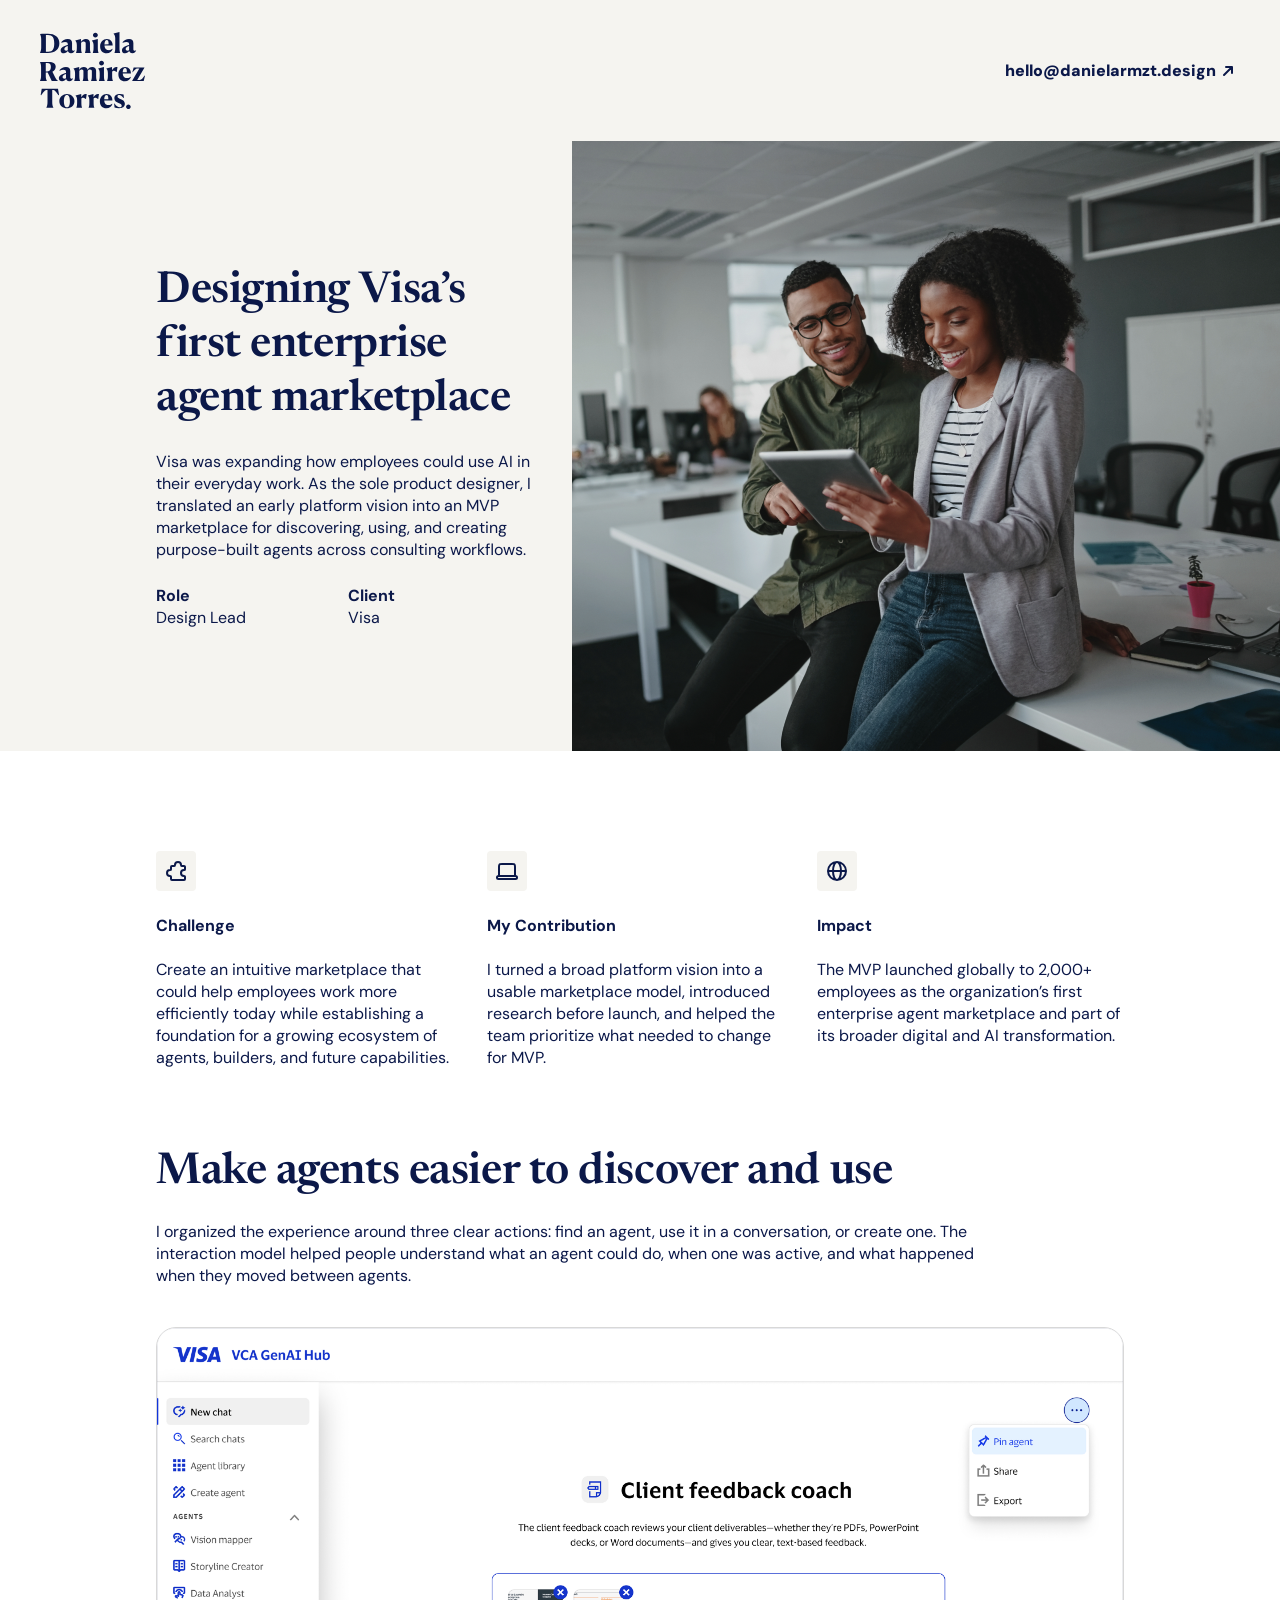
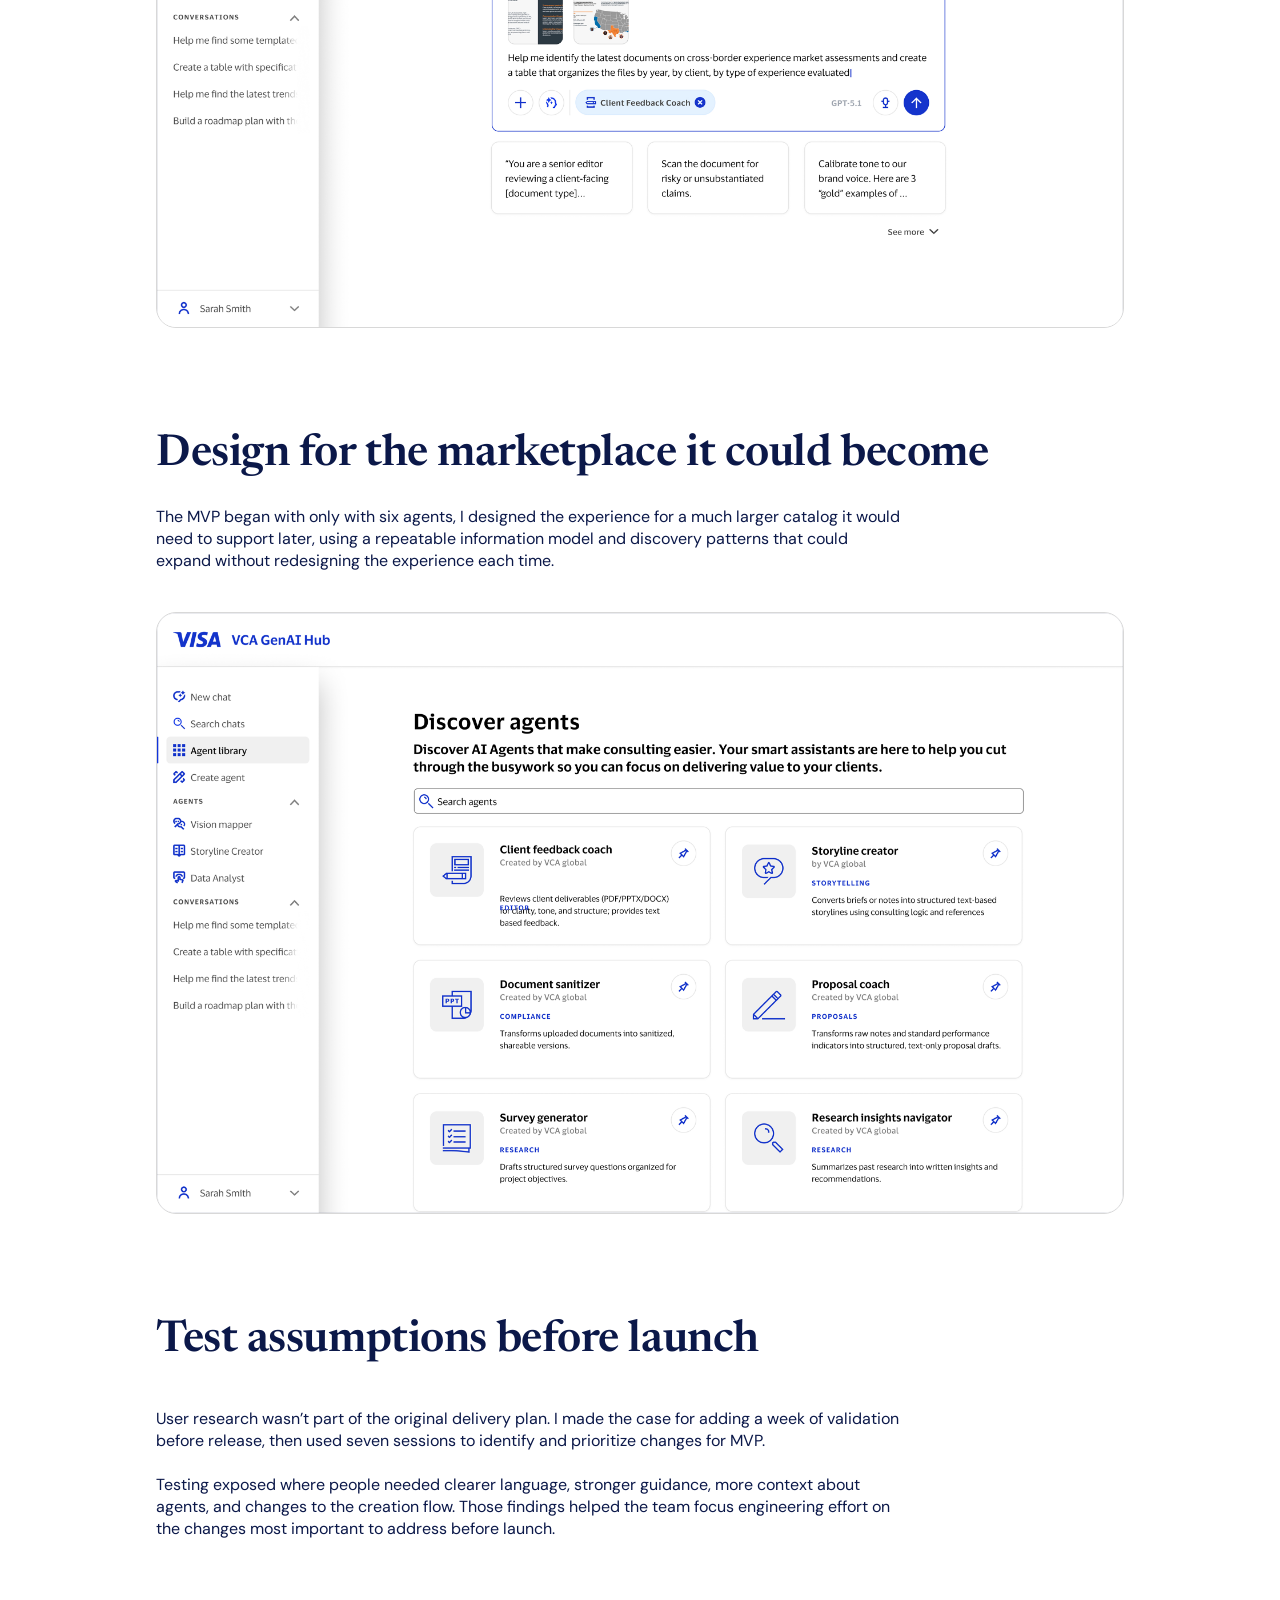
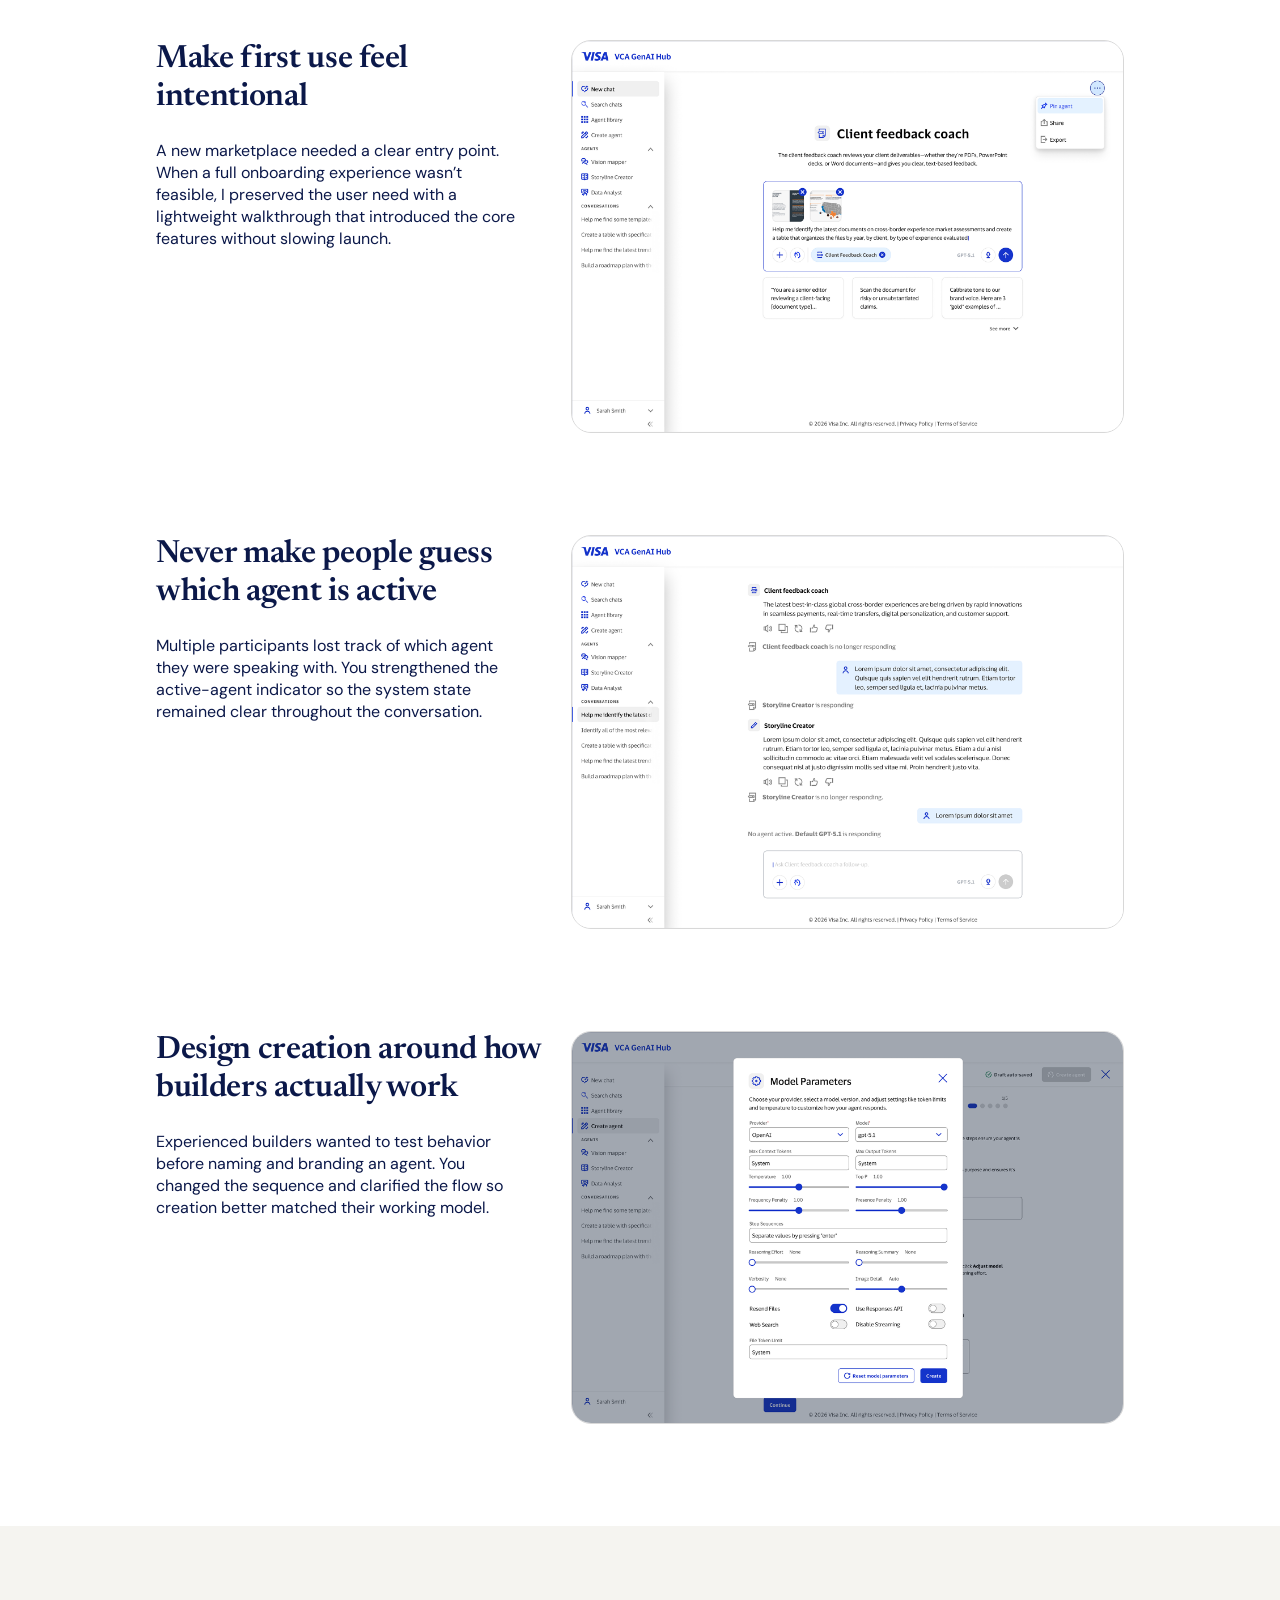
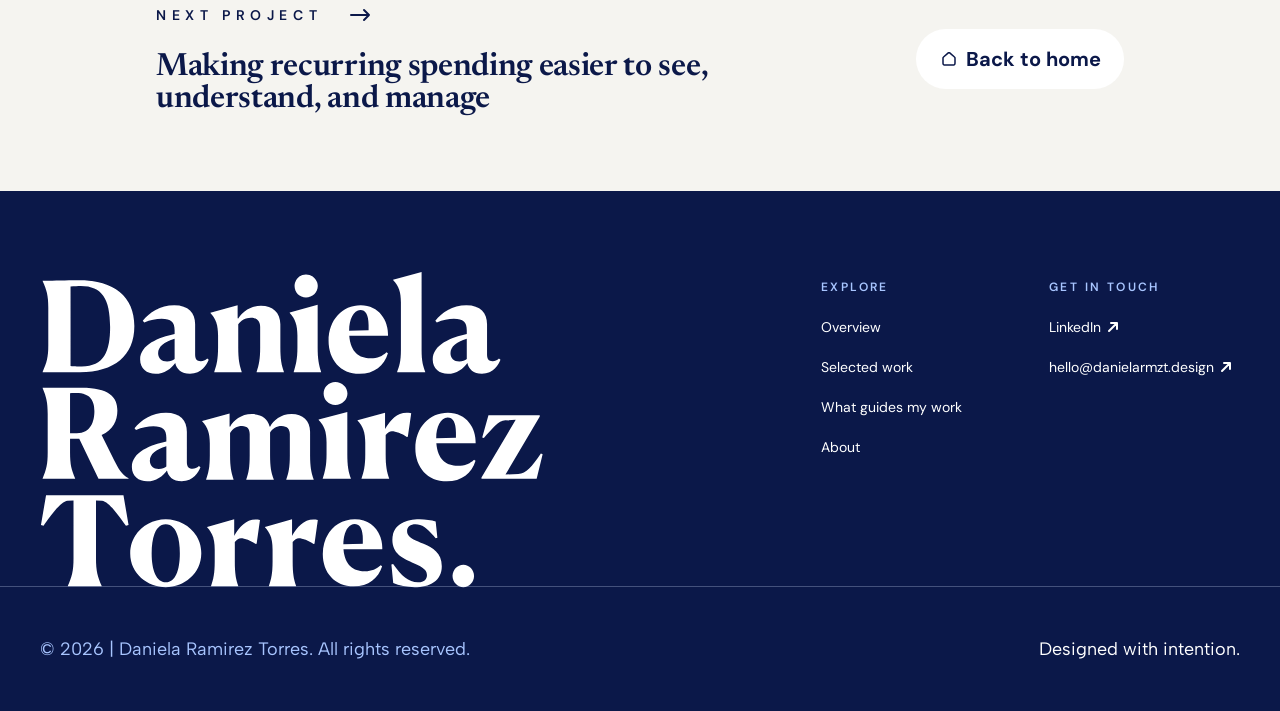
==== commit de1cbf88: "Publish the mobile footer on the homepage and case studies. Co-authored-by: Cursor <cursoragent@curs" ====
--- a/agent-marketplace.html
+++ b/agent-marketplace.html
@@ -8,45 +8,26 @@
       name="description"
       content="Designing Visa’s first enterprise agent marketplace — a case study by Daniela Ramirez Torres."
     />
+    <link rel="icon" href="/Favicon.svg" type="image/svg+xml" />
+    <link rel="icon" href="/Favicon.ico" sizes="any" />
+    <link rel="apple-touch-icon" href="/apple-touch-icon.png" />
     <link rel="stylesheet" href="css/styles.css" />
   </head>
   <body class="case-study case-study--agent">
     <a class="skip-link" href="#main">Skip to content</a>
 
-    <header class="cs-header">
-      <div class="shell">
-        <a class="brand" href="index.html" aria-label="Daniela Ramirez Torres — Home">
-          <img
-            class="brand__logo"
-            src="assets/Logos/drt-logo-navy.svg"
-            alt="Daniela Ramirez Torres"
-            width="105"
-            height="78"
-          />
+    <header class="cs-nav">
+      <div class="cs-nav__bar">
+        <a class="cs-nav__logo" href="index.html" aria-label="Daniela Ramirez Torres — Home">
+          <img src="assets/case-studies/chrome/nav-logo.svg" alt="" width="105" height="77" />
         </a>
-        <a
-          class="btn btn--contact"
-          href="mailto:hello@danielarmzt.design"
-          aria-label="Email Daniela"
-        >
-          <svg
-            class="btn--contact__icon"
-            width="20"
-            height="16"
-            viewBox="0 0 20 16"
-            fill="none"
-            xmlns="http://www.w3.org/2000/svg"
-            aria-hidden="true"
-          >
-            <path
-              d="M2 2L8.10764 6.61227L8.10967 6.61396C8.78785 7.11129 9.12714 7.3601 9.49876 7.45622C9.82723 7.54117 10.1725 7.54117 10.501 7.45622C10.8729 7.36001 11.2132 7.11047 11.8926 6.61227C11.8926 6.61227 15.8101 3.60594 18 2M1 11.8002V4.2002C1 3.08009 1 2.51962 1.21799 2.0918C1.40974 1.71547 1.71547 1.40974 2.0918 1.21799C2.51962 1 3.08009 1 4.2002 1H15.8002C16.9203 1 17.4796 1 17.9074 1.21799C18.2837 1.40974 18.5905 1.71547 18.7822 2.0918C19 2.5192 19 3.079 19 4.19691V11.8036C19 12.9215 19 13.4805 18.7822 13.9079C18.5905 14.2842 18.2837 14.5905 17.9074 14.7822C17.48 15 16.921 15 15.8031 15H4.19691C3.079 15 2.5192 15 2.0918 14.7822C1.71547 14.5905 1.40974 14.2842 1.21799 13.9079C1 13.4801 1 12.9203 1 11.8002Z"
-              stroke="currentColor"
-              stroke-width="2"
-              stroke-linecap="round"
-              stroke-linejoin="round"
-            />
-          </svg>
-        </a>
+        <button type="button" class="cs-nav__mail" data-copy-email="hello@danielarmzt.design" aria-label="Copy hello@danielarmzt.design">
+          <span class="cs-mail__text">
+            <span class="cs-mail__label">hello@danielarmzt.design</span>
+            <span class="cs-mail__status" aria-live="polite"></span>
+          </span>
+          <img src="assets/case-studies/chrome/arrow-up-right-navy.svg" alt="" width="24" height="24" />
+        </button>
       </div>
     </header>
 
@@ -270,28 +251,102 @@
       </section>
     </main>
 
-    <footer class="site-footer">
-      <div class="footer__layout">
-        <div class="brand brand--footer-logo" aria-hidden="true">
+    <footer class="cs-footer">
+      <div class="cs-footer__main">
+        <div class="cs-footer__brand">
           <img
-            class="brand__logo brand__logo--footer"
-            src="assets/Logos/drt-logo-footer.svg"
-            alt=""
-            width="804"
-            height="471"
+            class="cs-footer__logo"
+            src="assets/case-studies/chrome/footer-wordmark.svg"
+            alt="Daniela Ramirez Torres."
+            width="629"
+            height="383"
           />
-        </div>
-        <div class="footer__contact">
-          <p class="footer__cta">Get in touch</p>
-          <a class="footer__email" href="mailto:hello@danielarmzt.design"
-            >hello@danielarmzt.design</a
-          >
-          <p class="footer__legal">
-            © 2026 | Daniela Ramirez Torres.<br />
-            All rights reserved.
-          </p>
-        </div>
+          <img
+            class="cs-footer__logo cs-footer__logo--mobile"
+            src="assets/home/footer-wordmark-mobile.svg"
+            alt="Daniela Ramirez Torres."
+            width="351"
+            height="220"
+          />
+        </div>
+        <nav class="cs-footer__col" aria-label="Explore">
+          <p class="cs-footer__label">Explore</p>
+          <a href="index.html#top">Overview</a>
+          <a href="index.html#work">Selected work</a>
+          <a href="index.html#guides">What guides my work</a>
+          <a href="index.html#about">About</a>
+        </nav>
+        <div class="cs-footer__col">
+          <p class="cs-footer__label">Get in touch</p>
+          <a href="https://www.linkedin.com/in/daniela-ramirezt" target="_blank" rel="noopener noreferrer">
+            LinkedIn
+            <img src="assets/home/arrow-up-right.svg" alt="" width="24" height="24" />
+          </a>
+          <button type="button" class="cs-footer__mail" data-copy-email="hello@danielarmzt.design" aria-label="Copy hello@danielarmzt.design">
+            <span class="cs-mail__text">
+              <span class="cs-mail__label">hello@danielarmzt.design</span>
+              <span class="cs-mail__status" aria-live="polite"></span>
+            </span>
+            <img src="assets/home/arrow-up-right.svg" alt="" width="24" height="24" />
+          </button>
+        </div>
+      </div>
+      <div class="cs-footer__rule">
+        <img src="assets/home/divider-footer.svg" alt="" width="1440" height="1" />
+      </div>
+      <div class="cs-footer__base">
+        <p>© 2026 | Daniela Ramirez Torres. <br class="cs-footer__legal-break" />All rights reserved.</p>
+        <p>Designed with intention.</p>
       </div>
     </footer>
+    <script>
+      (function () {
+        document.querySelectorAll("[data-copy-email]").forEach(function (button) {
+          var status = button.querySelector(".cs-mail__status");
+          var address = button.getAttribute("data-copy-email");
+          var timer;
+
+          function showCopied() {
+            button.classList.add("is-copied");
+            if (status) status.textContent = "Copied!";
+            window.clearTimeout(timer);
+            timer = window.setTimeout(function () {
+              button.classList.remove("is-copied");
+              if (status) status.textContent = "";
+            }, 2000);
+          }
+
+          function copyWithFallback() {
+            var input = document.createElement("textarea");
+            input.value = address;
+            input.setAttribute("readonly", "");
+            input.style.position = "fixed";
+            input.style.top = "0";
+            input.style.left = "0";
+            input.style.opacity = "0";
+            document.body.appendChild(input);
+            input.focus();
+            input.select();
+            input.setSelectionRange(0, address.length);
+            var copied = false;
+            try {
+              copied = document.execCommand("copy");
+            } catch (error) {
+              copied = false;
+            }
+            document.body.removeChild(input);
+            if (copied) showCopied();
+          }
+
+          button.addEventListener("click", function () {
+            if (navigator.clipboard && navigator.clipboard.writeText) {
+              navigator.clipboard.writeText(address).then(showCopied).catch(copyWithFallback);
+              return;
+            }
+            copyWithFallback();
+          });
+        });
+      })();
+    </script>
   </body>
 </html>
--- a/css/styles.css
+++ b/css/styles.css
@@ -32,6 +32,14 @@
   src: url("../assets/fonts/DMSans-Italic-VariableFont_opsz,wght.ttf") format("truetype");
   font-weight: 100 1000;
   font-style: italic;
+  font-display: swap;
+}
+
+@font-face {
+  font-family: "Albert Sans";
+  src: url("../assets/fonts/AlbertSans-Regular.woff2") format("woff2");
+  font-weight: 400;
+  font-style: normal;
   font-display: swap;
 }
 
@@ -831,6 +839,10 @@
 .accent-coral { color: var(--coral); }
 .accent-blue { color: var(--blue); }
 
+/* Hero headline accents — desktop, tablet, and mobile share these spans. */
+.hero .accent-coral { color: #f7525b; }
+.hero .accent-blue { color: #4f8aff; }
+
 /* ---------- Work — 900px brand-colored projects ---------- */
 
 .work {
@@ -2852,6 +2864,226 @@
   color: var(--ink);
 }
 
+/* ---------- Case study navigation + footer (Figma 630:269) ---------- */
+
+.cs-nav {
+  background: #f5f4f0;
+  color: #0b1849;
+  position: relative;
+  z-index: 20;
+}
+
+.cs-nav__bar {
+  width: min(100%, 1440px);
+  height: 184px;
+  margin-inline: auto;
+  padding: 14px 156px 0;
+  box-sizing: border-box;
+  display: flex;
+  align-items: center;
+  justify-content: space-between;
+}
+
+.cs-nav__logo {
+  display: block;
+  line-height: 0;
+  flex-shrink: 0;
+}
+
+.cs-nav__logo img {
+  width: 104.57px;
+  height: 77.09px;
+  max-width: none;
+}
+
+.cs-nav__mail,
+.cs-footer__mail {
+  display: inline-flex;
+  align-items: center;
+  padding: 0;
+  border: 0;
+  background: none;
+  cursor: pointer;
+  font-family: inherit;
+  text-align: left;
+}
+
+.cs-nav__mail {
+  height: 24px;
+  color: #0b1849;
+  font-weight: 900;
+  font-size: 16px;
+  line-height: 24px;
+  font-variation-settings: "opsz" 14, "wght" 900;
+  white-space: nowrap;
+}
+
+.cs-mail__text {
+  display: inline-grid;
+  justify-items: start;
+  text-align: left;
+}
+
+.cs-mail__label,
+.cs-mail__status {
+  grid-area: 1 / 1;
+  justify-self: start;
+  text-align: left;
+}
+
+.cs-mail__status {
+  opacity: 0;
+}
+
+.cs-nav__mail.is-copied .cs-mail__label,
+.cs-footer__mail.is-copied .cs-mail__label {
+  opacity: 0;
+}
+
+.cs-nav__mail.is-copied .cs-mail__status,
+.cs-footer__mail.is-copied .cs-mail__status {
+  opacity: 1;
+}
+
+.cs-nav__mail.is-copied img,
+.cs-footer__mail.is-copied img {
+  visibility: hidden;
+}
+
+.cs-nav__mail:hover,
+.cs-footer__col a:hover,
+.cs-footer__mail:hover {
+  opacity: 0.72;
+}
+
+.cs-nav__mail img,
+.cs-footer__mail img,
+.cs-footer__col a img {
+  width: 24px;
+  height: 24px;
+  max-width: none;
+  flex-shrink: 0;
+}
+
+.cs-nav a:focus-visible,
+.cs-nav button:focus-visible,
+.cs-footer a:focus-visible,
+.cs-footer button:focus-visible {
+  outline: 2px solid currentColor;
+  outline-offset: 4px;
+}
+
+.cs-footer {
+  background: #0b1849;
+  color: #ffffff;
+}
+
+.cs-footer__main,
+.cs-footer__base {
+  width: min(100%, 1440px);
+  margin-inline: auto;
+  box-sizing: border-box;
+}
+
+.cs-footer__main {
+  padding: 110px 106px 0;
+  display: grid;
+  grid-template-columns: 629.137px minmax(0, 1fr) 188px 124px max-content;
+  align-items: start;
+}
+
+.cs-footer__brand {
+  display: contents;
+}
+
+.cs-footer__logo {
+  width: 629.137px;
+  height: 383.3px;
+  max-width: none;
+  grid-column: 1;
+}
+
+.cs-footer__logo--mobile,
+.cs-footer__legal-break {
+  display: none;
+}
+
+.cs-footer__col {
+  display: flex;
+  flex-direction: column;
+  align-items: flex-start;
+  gap: 8px;
+}
+
+.cs-footer__col:nth-child(2) {
+  grid-column: 3;
+}
+
+.cs-footer__col:nth-child(3) {
+  grid-column: 5;
+}
+
+.cs-footer__label {
+  margin: 0;
+  font-size: 12px;
+  font-weight: 600;
+  line-height: 32px;
+  letter-spacing: 2.4px;
+  text-transform: uppercase;
+  color: #a8c5ff;
+  font-variation-settings: "opsz" 14, "wght" 600;
+}
+
+.cs-footer__col a,
+.cs-footer__mail {
+  display: inline-flex;
+  align-items: center;
+  color: #ffffff;
+  font-size: 14px;
+  font-weight: 400;
+  line-height: 32px;
+  font-variation-settings: "opsz" 14, "wght" 400;
+  white-space: nowrap;
+}
+
+.cs-footer__rule {
+  width: 100%;
+  height: 1px;
+  margin-top: -2px;
+}
+
+.cs-footer__rule img {
+  display: block;
+  width: 100%;
+  height: 1px;
+  max-width: none;
+}
+
+.cs-footer__base {
+  padding: 49px 106px;
+  display: flex;
+  justify-content: space-between;
+  align-items: center;
+  gap: 24px;
+}
+
+.cs-footer__base p {
+  margin: 0;
+  font-family: "Albert Sans", "DM Sans", sans-serif;
+  font-size: 18px;
+  font-weight: 400;
+  line-height: 26px;
+}
+
+.cs-footer__base p:first-child {
+  color: #a8c5ff;
+}
+
+.cs-footer__base p:last-child {
+  color: #ffffff;
+  text-align: right;
+}
+
 .case-study .site-footer {
   height: 486px;
 }
@@ -5455,6 +5687,166 @@
   }
 }
 
+/* Case study chrome — stack the desktop nav and footer below 1440. */
+@media (max-width: 1439px) {
+  .cs-nav__bar {
+    height: auto;
+    min-height: 120px;
+    padding: 32px 40px;
+  }
+
+  .cs-footer__main,
+  .cs-footer__base {
+    padding-left: 40px;
+    padding-right: 40px;
+  }
+
+  .cs-footer__main {
+    grid-template-columns: minmax(0, 1.4fr) 188px 191px;
+    column-gap: 40px;
+    padding-top: 80px;
+  }
+
+  .cs-footer__logo {
+    width: 100%;
+    height: auto;
+    max-width: 520px;
+  }
+
+  .cs-footer__col:nth-child(2),
+  .cs-footer__col:nth-child(3) {
+    grid-column: auto;
+  }
+}
+
+@media (max-width: 800px) {
+  .cs-nav__bar {
+    flex-direction: column;
+    align-items: flex-start;
+    height: auto;
+    min-height: 0;
+    gap: 24px;
+    padding: 24px;
+  }
+
+  .cs-nav__mail {
+    white-space: normal;
+  }
+
+  .cs-footer__main,
+  .cs-footer__base {
+    padding-left: 24px;
+    padding-right: 24px;
+  }
+
+  .cs-footer__main {
+    display: flex;
+    flex-direction: column;
+    align-items: flex-start;
+    gap: 40px;
+  }
+
+  .cs-footer__base {
+    flex-direction: column;
+    align-items: flex-start;
+    gap: 12px;
+    padding-bottom: calc(49px + env(safe-area-inset-bottom, 0px));
+  }
+
+  .cs-footer__base p:last-child {
+    text-align: left;
+  }
+}
+
+/* Mobile footer — Figma node 804:971, 393px. Desktop footer is unchanged. */
+@media (max-width: 480px) {
+  .cs-footer {
+    display: flex;
+    flex-direction: column;
+    align-items: flex-start;
+    padding: 26px 24px calc(32px + env(safe-area-inset-bottom, 0px));
+  }
+
+  .cs-footer__main,
+  .cs-footer__brand {
+    display: contents;
+  }
+
+  .cs-footer__logo {
+    display: none;
+  }
+
+  .cs-footer__logo--mobile {
+    display: block;
+    order: 3;
+    width: calc(100% + 6px);
+    height: auto;
+    max-width: none;
+    min-width: 0;
+    margin: 16px 0 0 -2px;
+    grid-column: auto;
+  }
+
+  .cs-footer__col {
+    gap: 0;
+    width: auto;
+  }
+
+  .cs-footer__col:nth-child(2) {
+    order: 1;
+  }
+
+  .cs-footer__col:nth-child(3) {
+    order: 2;
+    margin-top: 16px;
+  }
+
+  .cs-footer__col a,
+  .cs-footer__mail {
+    line-height: 32px;
+    white-space: nowrap;
+  }
+
+  .cs-footer__rule {
+    order: 4;
+    width: calc(100% + 48px);
+    height: 1px;
+    margin: 1px -24px 0;
+  }
+
+  .cs-footer__base {
+    order: 5;
+    display: flex;
+    flex-direction: column;
+    align-items: flex-start;
+    justify-content: flex-start;
+    gap: 8px;
+    width: 100%;
+    margin: 0;
+    padding: 16px 0 0;
+  }
+
+  .cs-footer__base p {
+    font-size: 16px;
+  }
+
+  .cs-footer__base p:first-child {
+    order: 2;
+    max-width: 285px;
+    line-height: 24px;
+  }
+
+  .cs-footer__base p:last-child {
+    order: 1;
+    line-height: 26px;
+    text-align: left;
+  }
+
+  .cs-footer__legal-break {
+    display: block;
+  }
+}
+
 @media (prefers-reduced-motion: no-preference) {
   .cs-hero__copy,
   .cs-detail,
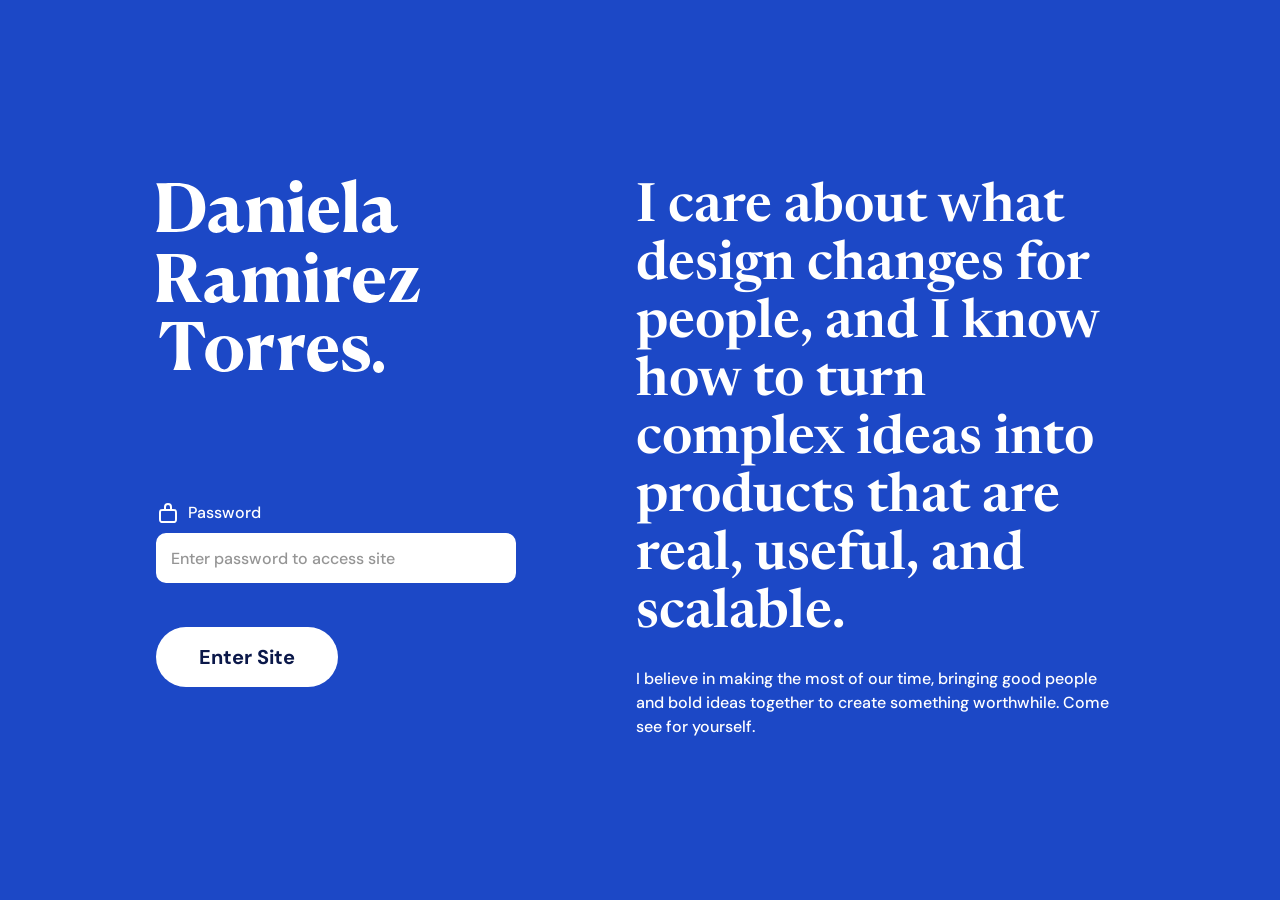
==== commit 6e100404: "Require the password before any portfolio page. Co-authored-by: Cursor <cursoragent@cursor.com>" ====
--- a/agent-marketplace.html
+++ b/agent-marketplace.html
@@ -2,7 +2,19 @@
 <html lang="en">
   <head>
     <meta charset="UTF-8" />
-    <meta name="viewport" content="width=device-width, initial-scale=1.0" />
+    <script>
+      (function () {
+        var authed = false;
+        try { authed = localStorage.getItem("drmzt-auth") === "1"; } catch (error) {}
+        if (!authed) {
+          try { authed = sessionStorage.getItem("drmzt-auth") === "1"; } catch (error) {}
+        }
+        if (authed) return;
+        document.documentElement.style.visibility = "hidden";
+        location.replace("/password.html");
+      })();
+    </script>
+    <meta name="viewport" content="width=device-width, initial-scale=1.0, viewport-fit=cover" />
     <title>Agent Marketplace — Daniela Ramirez Torres</title>
     <meta
       name="description"
--- a/css/styles.css
+++ b/css/styles.css
@@ -104,6 +104,8 @@
 
 html {
   scroll-behavior: smooth;
+  /* Canvas color past the footer, including overscroll and the home-indicator band. */
+  background-color: #0b1849;
 }
 
 @media (prefers-reduced-motion: reduce) {
@@ -2578,8 +2580,9 @@
 /* ---------- Password gate (Figma 22:512 desktop · 789:117 mobile) ---------- */
 
 .password-page {
-  background: var(--navy);
-  color: var(--cream);
+  --password-bg: #1c48c6;
+  background: var(--password-bg);
+  color: #ffffff;
 }
 
 .password-gate {
@@ -2588,8 +2591,8 @@
   display: flex;
   align-items: center;
   justify-content: center;
-  background: var(--navy);
-  color: var(--cream);
+  background: var(--password-bg);
+  color: #ffffff;
 }
 
 .password-gate__shell {
@@ -2638,13 +2641,13 @@
   flex-direction: column;
   align-items: flex-start;
   width: 360px;
-  margin-top: 66px;
+  margin-top: 74px;
 }
 
 .password-gate__label-row {
   display: flex;
   align-items: center;
-  gap: 16px;
+  gap: 8px;
   min-height: 24px;
 }
 
@@ -2668,12 +2671,12 @@
   width: 360px;
   max-width: 100%;
   height: 50px;
-  margin-top: 16px;
+  margin-top: 8px;
   padding: 0 13px;
   border-radius: 10px;
-  border: 2px solid rgba(255, 255, 255, 0.1);
-  background: rgba(23, 36, 82, 0.99);
-  color: #ffffff;
+  border: 2px solid #ffffff;
+  background: #ffffff;
+  color: #0b1849;
   font-family: var(--sans);
   font-size: 16px;
   font-weight: 500;
@@ -2684,26 +2687,53 @@
 }
 
 .password-gate__input::placeholder {
-  color: var(--secondary);
+  color: #959595;
   opacity: 1;
 }
 
-.password-gate__input:focus {
-  border-color: rgba(255, 255, 255, 0.28);
+.password-gate__input:focus,
+.password-gate__input:focus-visible {
+  border-color: #ffffff;
+  outline: none;
 }
 
 .password-gate__submit {
-  margin-top: 24px;
+  margin-top: 44px;
 }
 
 .password-gate__error {
-  min-height: 1.25rem;
+  display: none;
+  align-items: center;
+  gap: 8px;
+  margin: 8px 0 0;
+  color: #ffc7c2;
+  font-family: var(--sans);
+  font-size: 16px;
+  font-weight: 500;
+  line-height: 24px;
+  font-variation-settings: "opsz" 14, "wght" 500;
+}
+
+.password-gate__warning {
+  width: 24px;
+  height: 24px;
+  flex-shrink: 0;
+  display: block;
+}
+
+/* Error message sits in the gap reserved under the field — Figma 984:444 */
+.password-gate__form.is-error .password-gate__error {
+  display: flex;
+}
+
+.password-gate__form.is-error .password-gate__submit {
   margin-top: 12px;
-  font-family: var(--sans);
-  font-size: 14px;
-  font-weight: 500;
-  line-height: 20px;
-  color: #f2abde;
+}
+
+@media (min-width: 901px) {
+  .password-gate__shell {
+    margin-top: 18px;
+  }
 }
 
 .password-gate__headline {
@@ -2712,19 +2742,20 @@
   font-size: 54px;
   font-weight: 600;
   line-height: 58px;
-  letter-spacing: -0.01em;
-  color: var(--cream);
+  letter-spacing: 0;
+  color: #ffffff;
+  font-variation-settings: "opsz" 54, "wght" 600;
 }
 
 .password-gate__lede {
   margin: 0;
   max-width: 552px;
   font-family: var(--sans);
-  font-size: 20px;
+  font-size: 16px;
   font-weight: 500;
   line-height: 24px;
-  font-variation-settings: "opsz" 14;
-  color: var(--cream);
+  font-variation-settings: "opsz" 14, "wght" 500;
+  color: #ffffff;
 }
 
 @media (max-width: 1200px) {
@@ -2860,8 +2891,12 @@
    ========================================================= */
 
 .case-study {
+  background: #0b1849;
+  color: var(--ink);
+}
+
+.case-study main {
   background: var(--paper);
-  color: var(--ink);
 }
 
 /* ---------- Case study navigation + footer (Figma 630:269) ---------- */
@@ -2976,6 +3011,7 @@
 .cs-footer {
   background: #0b1849;
   color: #ffffff;
+  padding-bottom: env(safe-area-inset-bottom, 0px);
 }
 
 .cs-footer__main,
@@ -5845,6 +5881,17 @@
   .cs-footer__legal-break {
     display: block;
   }
+
+  .cs-footer::after {
+    content: "";
+    order: 6;
+    flex: 0 0 120px;
+    width: 100%;
+    height: 120px;
+    margin: 0 0 -120px;
+    background: #0b1849;
+    pointer-events: none;
+  }
 }
 
 @media (prefers-reduced-motion: no-preference) {
